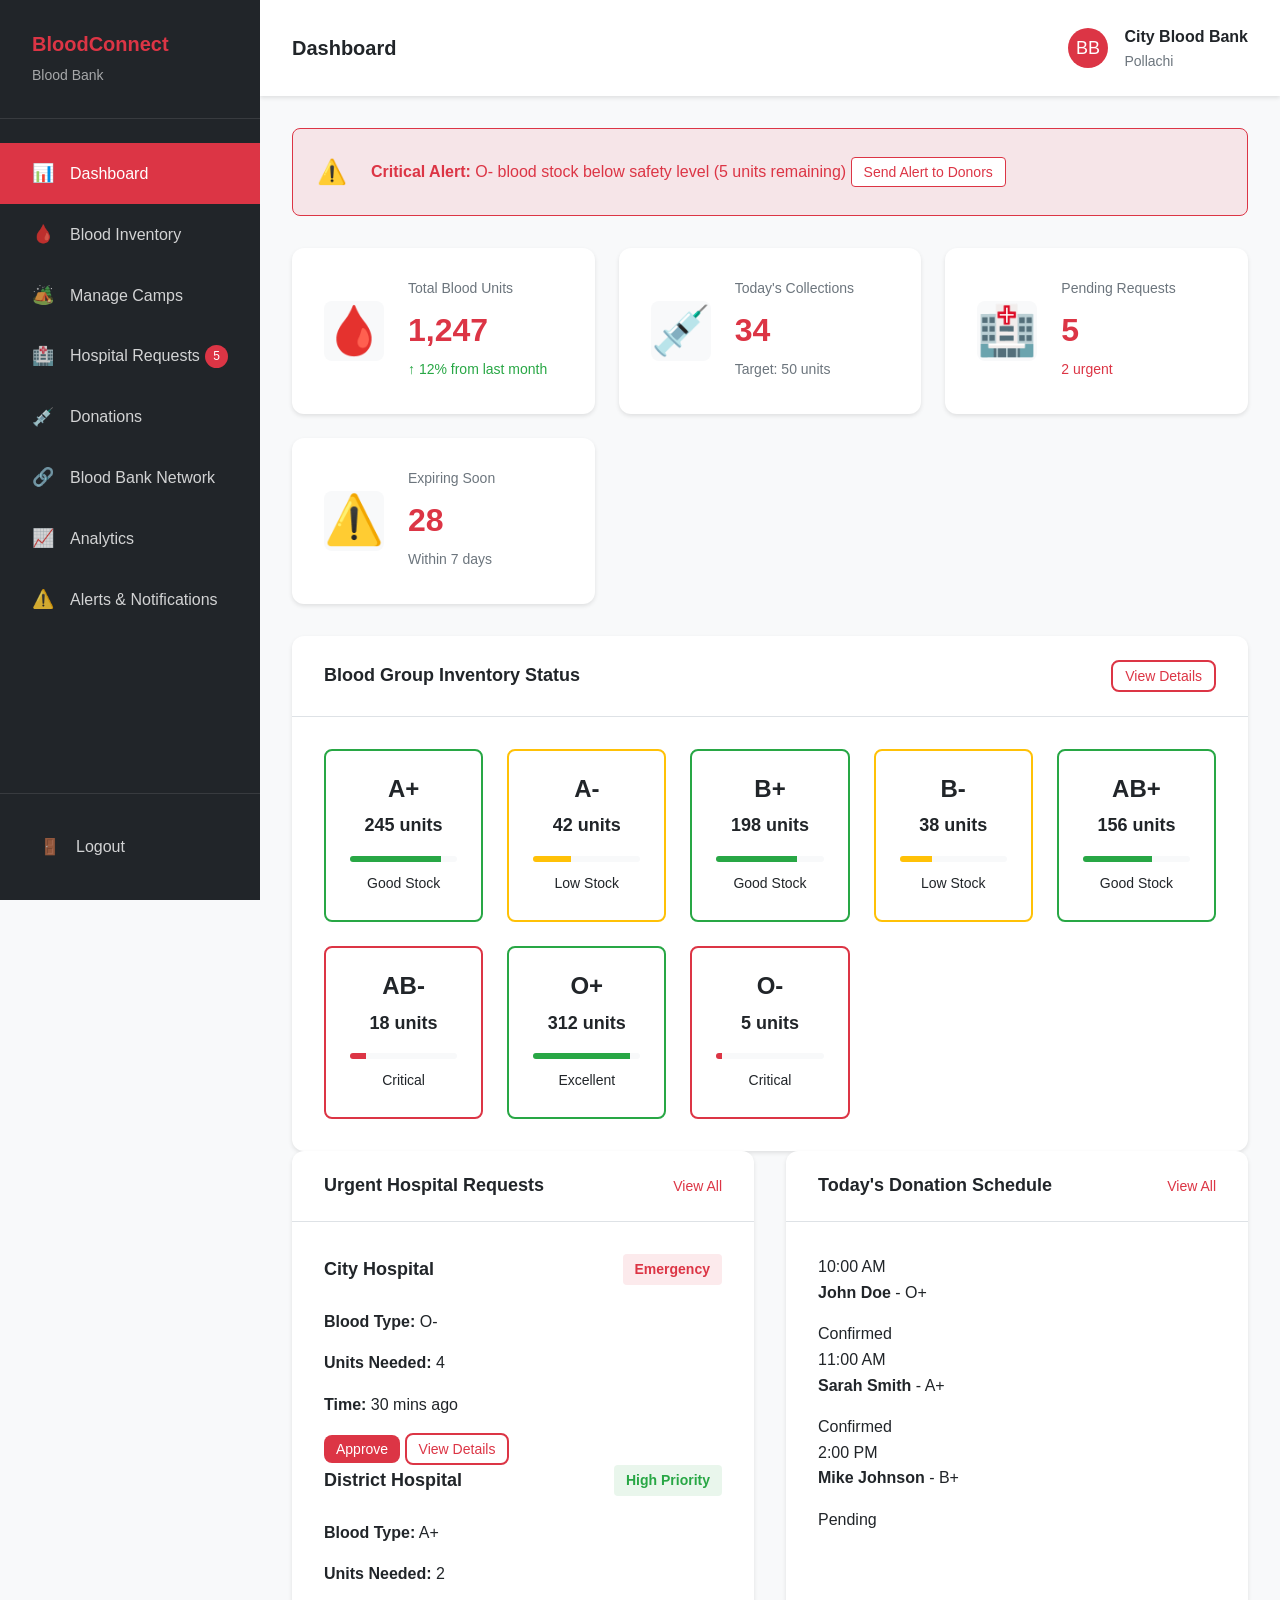
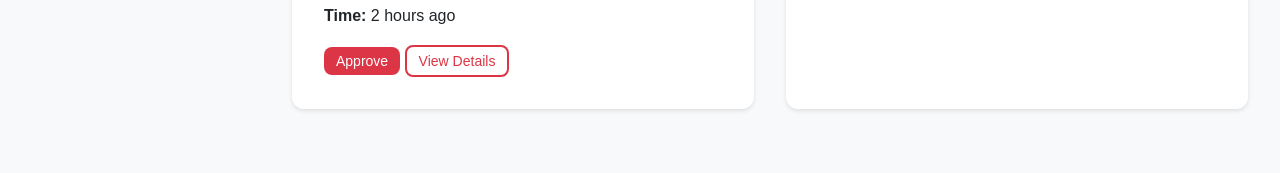
==== frontend/bank-dashboard.html @ f7435cb4 "first commit" ====
<!DOCTYPE html>
<html lang="en">
<head>
    <meta charset="UTF-8">
    <meta name="viewport" content="width=device-width, initial-scale=1.0">
    <title>Blood Bank Dashboard - BloodConnect</title>
    <link rel="stylesheet" href="css/style.css">
    <link rel="stylesheet" href="css/dashboard.css">
</head>
<body>
    <!-- Sidebar -->
    <div class="dashboard-layout">
        <aside class="sidebar">
            <div class="sidebar-header">
                <h2>BloodConnect</h2>
                <span class="user-role">Blood Bank</span>
            </div>
            <nav class="sidebar-nav">
                <a href="#overview" class="nav-item active" data-section="overview">
                    <span class="icon">📊</span>
                    Dashboard
                </a>
                <a href="#inventory" class="nav-item" data-section="inventory">
                    <span class="icon">🩸</span>
                    Blood Inventory
                </a>
                <a href="#camps" class="nav-item" data-section="camps">
                    <span class="icon">🏕️</span>
                    Manage Camps
                </a>
                <a href="#requests" class="nav-item" data-section="requests">
                    <span class="icon">🏥</span>
                    Hospital Requests
                    <span class="badge">5</span>
                </a>
                <a href="#donations" class="nav-item" data-section="donations">
                    <span class="icon">💉</span>
                    Donations
                </a>
                <a href="#network" class="nav-item" data-section="network">
                    <span class="icon">🔗</span>
                    Blood Bank Network
                </a>
                <a href="#analytics" class="nav-item" data-section="analytics">
                    <span class="icon">📈</span>
                    Analytics
                </a>
                <a href="#alerts" class="nav-item" data-section="alerts">
                    <span class="icon">⚠️</span>
                    Alerts & Notifications
                </a>
            </nav>
            <div class="sidebar-footer">
                <a href="index.html" class="logout-btn">
                    <span class="icon">🚪</span>
                    Logout
                </a>
            </div>
        </aside>

        <!-- Main Content -->
        <main class="main-content">
            <!-- Header -->
            <header class="dashboard-header">
                <div class="header-left">
                    <button class="menu-toggle">☰</button>
                    <h1 id="page-title">Dashboard</h1>
                </div>
                <div class="header-right">
                    <div class="user-profile">
                        <img src="images/bank-logo.png" alt="Bank Logo" onerror="this.src='data:image/svg+xml,<svg xmlns=%22http://www.w3.org/2000/svg%22 width=%2240%22 height=%2240%22><rect width=%2240%22 height=%2240%22 fill=%22%23dc3545%22/><text x=%2220%22 y=%2226%22 text-anchor=%22middle%22 fill=%22white%22 font-size=%2218%22 font-family=%22Arial%22>BB</text></svg>'">
                        <div>
                            <span class="user-name">City Blood Bank</span>
                            <span class="user-blood">Pollachi</span>
                        </div>
                    </div>
                </div>
            </header>

            <!-- Overview Section -->
            <section id="overview" class="content-section active">
                <!-- Critical Alerts -->
                <div class="alert-banner critical">
                    <span class="alert-icon">⚠️</span>
                    <div class="alert-content">
                        <strong>Critical Alert:</strong> O- blood stock below safety level (5 units remaining)
                        <button class="btn-sm btn-light">Send Alert to Donors</button>
                    </div>
                </div>

                <div class="stats-grid">
                    <div class="stat-card">
                        <div class="stat-icon">🩸</div>
                        <div class="stat-details">
                            <h3>Total Blood Units</h3>
                            <p class="stat-number">1,247</p>
                            <span class="stat-change positive">↑ 12% from last month</span>
                        </div>
                    </div>
                    <div class="stat-card">
                        <div class="stat-icon">💉</div>
                        <div class="stat-details">
                            <h3>Today's Collections</h3>
                            <p class="stat-number">34</p>
                            <span class="stat-change">Target: 50 units</span>
                        </div>
                    </div>
                    <div class="stat-card">
                        <div class="stat-icon">🏥</div>
                        <div class="stat-details">
                            <h3>Pending Requests</h3>
                            <p class="stat-number">5</p>
                            <span class="stat-change urgent">2 urgent</span>
                        </div>
                    </div>
                    <div class="stat-card">
                        <div class="stat-icon">⚠️</div>
                        <div class="stat-details">
                            <h3>Expiring Soon</h3>
                            <p class="stat-number">28</p>
                            <span class="stat-change">Within 7 days</span>
                        </div>
                    </div>
                </div>

                <!-- Blood Group Stock Overview -->
                <div class="widget">
                    <div class="widget-header">
                        <h3>Blood Group Inventory Status</h3>
                        <button class="btn-secondary btn-sm">View Details</button>
                    </div>
                    <div class="widget-content">
                        <div class="blood-groups-grid">
                            <div class="blood-group-card status-good">
                                <h4>A+</h4>
                                <p class="units">245 units</p>
                                <div class="stock-bar">
                                    <div class="stock-fill" style="width: 85%"></div>
                                </div>
                                <span class="status-label">Good Stock</span>
                            </div>
                            <div class="blood-group-card status-low">
                                <h4>A-</h4>
                                <p class="units">42 units</p>
                                <div class="stock-bar">
                                    <div class="stock-fill" style="width: 35%"></div>
                                </div>
                                <span class="status-label">Low Stock</span>
                            </div>
                            <div class="blood-group-card status-good">
                                <h4>B+</h4>
                                <p class="units">198 units</p>
                                <div class="stock-bar">
                                    <div class="stock-fill" style="width: 75%"></div>
                                </div>
                                <span class="status-label">Good Stock</span>
                            </div>
                            <div class="blood-group-card status-low">
                                <h4>B-</h4>
                                <p class="units">38 units</p>
                                <div class="stock-bar">
                                    <div class="stock-fill" style="width: 30%"></div>
                                </div>
                                <span class="status-label">Low Stock</span>
                            </div>
                            <div class="blood-group-card status-good">
                                <h4>AB+</h4>
                                <p class="units">156 units</p>
                                <div class="stock-bar">
                                    <div class="stock-fill" style="width: 65%"></div>
                                </div>
                                <span class="status-label">Good Stock</span>
                            </div>
                            <div class="blood-group-card status-critical">
                                <h4>AB-</h4>
                                <p class="units">18 units</p>
                                <div class="stock-bar">
                                    <div class="stock-fill" style="width: 15%"></div>
                                </div>
                                <span class="status-label">Critical</span>
                            </div>
                            <div class="blood-group-card status-good">
                                <h4>O+</h4>
                                <p class="units">312 units</p>
                                <div class="stock-bar">
                                    <div class="stock-fill" style="width: 90%"></div>
                                </div>
                                <span class="status-label">Excellent</span>
                            </div>
                            <div class="blood-group-card status-critical">
                                <h4>O-</h4>
                                <p class="units">5 units</p>
                                <div class="stock-bar">
                                    <div class="stock-fill" style="width: 5%"></div>
                                </div>
                                <span class="status-label">Critical</span>
                            </div>
                        </div>
                    </div>
                </div>

                <div class="dashboard-widgets">
                    <!-- Urgent Hospital Requests -->
                    <div class="widget">
                        <div class="widget-header">
                            <h3>Urgent Hospital Requests</h3>
                            <a href="#requests" class="view-all">View All</a>
                        </div>
                        <div class="widget-content">
                            <div class="requests-list">
                                <div class="request-item urgent">
                                    <div class="request-header">
                                        <h4>City Hospital</h4>
                                        <span class="priority-badge emergency">Emergency</span>
                                    </div>
                                    <p><strong>Blood Type:</strong> O-</p>
                                    <p><strong>Units Needed:</strong> 4</p>
                                    <p><strong>Time:</strong> 30 mins ago</p>
                                    <div class="request-actions">
                                        <button class="btn-primary btn-sm">Approve</button>
                                        <button class="btn-secondary btn-sm">View Details</button>
                                    </div>
                                </div>
                                <div class="request-item">
                                    <div class="request-header">
                                        <h4>District Hospital</h4>
                                        <span class="priority-badge high">High Priority</span>
                                    </div>
                                    <p><strong>Blood Type:</strong> A+</p>
                                    <p><strong>Units Needed:</strong> 2</p>
                                    <p><strong>Time:</strong> 2 hours ago</p>
                                    <div class="request-actions">
                                        <button class="btn-primary btn-sm">Approve</button>
                                        <button class="btn-secondary btn-sm">View Details</button>
                                    </div>
                                </div>
                            </div>
                        </div>
                    </div>

                    <!-- Today's Donation Schedule -->
                    <div class="widget">
                        <div class="widget-header">
                            <h3>Today's Donation Schedule</h3>
                            <a href="#donations" class="view-all">View All</a>
                        </div>
                        <div class="widget-content">
                            <div class="schedule-list">
                                <div class="schedule-item">
                                    <span class="time">10:00 AM</span>
                                    <div class="schedule-details">
                                        <p><strong>John Doe</strong> - O+</p>
                                        <span class="status confirmed">Confirmed</span>
                                    </div>
                                </div>
                                <div class="schedule-item">
                                    <span class="time">11:00 AM</span>
                                    <div class="schedule-details">
                                        <p><strong>Sarah Smith</strong> - A+</p>
                                        <span class="status confirmed">Confirmed</span>
                                    </div>
                                </div>
                                <div class="schedule-item">
                                    <span class="time">2:00 PM</span>
                                    <div class="schedule-details">
                                        <p><strong>Mike Johnson</strong> - B+</p>
                                        <span class="status pending">Pending</span>
                                    </div>
                                </div>
                            </div>
                        </div>
                    </div>
                </div>
            </section>

            <!-- Inventory Section -->
            <section id="inventory" class="content-section">
                <div class="inventory-container">
                    <div class="section-header">
                        <h2>Blood Inventory Management</h2>
                        <div class="header-actions">
                            <button class="btn-primary" id="addStockBtn">Add Stock</button>
                            <button class="btn-secondary" id="generateReportBtn">Generate Report</button>
                        </div>
                    </div>

                    <!-- Filters -->
                    <div class="filters-bar">
                        <select class="filter-select">
                            <option value="">All Blood Groups</option>
                            <option value="A+">A+</option>
                            <option value="A-">A-</option>
                            <option value="B+">B+</option>
                            <option value="B-">B-</option>
                            <option value="AB+">AB+</option>
                            <option value="AB-">AB-</option>
                            <option value="O+">O+</option>
                            <option value="O-">O-</option>
                        </select>
                        <select class="filter-select">
                            <option value="">All Status</option>
                            <option value="available">Available</option>
                            <option value="reserved">Reserved</option>
                            <option value="expiring">Expiring Soon</option>
                        </select>
                        <input type="text" placeholder="Search by Bag ID..." class="search-input">
                    </div>

                    <!-- Inventory Table -->
                    <div class="table-container">
                        <table class="data-table">
                            <thead>
                                <tr>
                                    <th>Bag ID</th>
                                    <th>Blood Group</th>
                                    <th>Volume</th>
                                    <th>Collection Date</th>
                                    <th>Expiry Date</th>
                                    <th>Status</th>
                                    <th>QR Code</th>
                                    <th>Actions</th>
                                </tr>
                            </thead>
                            <tbody>
                                <tr>
                                    <td>BB-2026-0001</td>
                                    <td><span class="blood-type">O+</span></td>
                                    <td>450 ml</td>
                                    <td>Feb 01, 2026</td>
                                    <td>Apr 01, 2026</td>
                                    <td><span class="status-badge available">Available</span></td>
                                    <td><button class="btn-link">View QR</button></td>
                                    <td>
                                        <button class="btn-icon" title="Edit">✏️</button>
                                        <button class="btn-icon" title="Reserve">📌</button>
                                    </td>
                                </tr>
                                <tr>
                                    <td>BB-2026-0002</td>
                                    <td><span class="blood-type">A-</span></td>
                                    <td>450 ml</td>
                                    <td>Jan 28, 2026</td>
                                    <td>Feb 10, 2026</td>
                                    <td><span class="status-badge expiring">Expiring Soon</span></td>
                                    <td><button class="btn-link">View QR</button></td>
                                    <td>
                                        <button class="btn-icon" title="Edit">✏️</button>
                                        <button class="btn-icon" title="Reserve">📌</button>
                                    </td>
                                </tr>
                                <tr>
                                    <td>BB-2026-0003</td>
                                    <td><span class="blood-type">B+</span></td>
                                    <td>450 ml</td>
                                    <td>Feb 03, 2026</td>
                                    <td>Apr 03, 2026</td>
                                    <td><span class="status-badge reserved">Reserved</span></td>
                                    <td><button class="btn-link">View QR</button></td>
                                    <td>
                                        <button class="btn-icon" title="Edit">✏️</button>
                                        <button class="btn-icon" title="Unreserve">❌</button>
                                    </td>
                                </tr>
                            </tbody>
                        </table>
                    </div>
                </div>
            </section>

            <!-- Camps Section -->
            <section id="camps" class="content-section">
                <div class="camps-management-container">
                    <div class="section-header">
                        <h2>Manage Donation Camps</h2>
                        <button class="btn-primary" id="createCampBtn">Create New Camp</button>
                    </div>

                    <!-- Active Camps -->
                    <div class="camps-section">
                        <h3>Active Camps</h3>
                        <div class="camps-grid">
                            <div class="camp-management-card">
                                <div class="camp-card-header">
                                    <h4>City Hospital Blood Donation Camp</h4>
                                    <span class="camp-badge active">Active</span>
                                </div>
                                <div class="camp-card-body">
                                    <p><strong>Date:</strong> February 15, 2026</p>
                                    <p><strong>Time:</strong> 9:00 AM - 5:00 PM</p>
                                    <p><strong>Location:</strong> City Hospital, Main Road</p>
                                    <p><strong>Total Slots:</strong> 50</p>
                                    <p><strong>Booked:</strong> 5 | <strong>Available:</strong> 45</p>
                                    <p><strong>Collections:</strong> 0 units</p>
                                </div>
                                <div class="camp-card-footer">
                                    <button class="btn-secondary btn-sm">Manage Slots</button>
                                    <button class="btn-secondary btn-sm">Edit Camp</button>
                                    <button class="btn-danger btn-sm">Cancel Camp</button>
                                </div>
                            </div>

                            <div class="camp-management-card">
                                <div class="camp-card-header">
                                    <h4>Community Blood Drive</h4>
                                    <span class="camp-badge active">Active</span>
                                </div>
                                <div class="camp-card-body">
                                    <p><strong>Date:</strong> February 20, 2026</p>
                                    <p><strong>Time:</strong> 10:00 AM - 4:00 PM</p>
                                    <p><strong>Location:</strong> Community Center</p>
                                    <p><strong>Total Slots:</strong> 40</p>
                                    <p><strong>Booked:</strong> 10 | <strong>Available:</strong> 30</p>
                                    <p><strong>Collections:</strong> 0 units</p>
                                </div>
                                <div class="camp-card-footer">
                                    <button class="btn-secondary btn-sm">Manage Slots</button>
                                    <button class="btn-secondary btn-sm">Edit Camp</button>
                                    <button class="btn-danger btn-sm">Cancel Camp</button>
                                </div>
                            </div>
                        </div>
                    </div>

                    <!-- Create Camp Form (Hidden by default) -->
                    <div id="createCampForm" class="modal" style="display: none;">
                        <div class="modal-content">
                            <div class="modal-header">
                                <h3>Create New Donation Camp</h3>
                                <button class="modal-close">&times;</button>
                            </div>
                            <form class="camp-form">
                                <div class="form-group">
                                    <label>Camp Name *</label>
                                    <input type="text" required>
                                </div>
                                <div class="form-row">
                                    <div class="form-group">
                                        <label>Date *</label>
                                        <input type="date" required>
                                    </div>
                                    <div class="form-group">
                                        <label>Start Time *</label>
                                        <input type="time" required>
                                    </div>
                                    <div class="form-group">
                                        <label>End Time *</label>
                                        <input type="time" required>
                                    </div>
                                </div>
                                <div class="form-group">
                                    <label>Location *</label>
                                    <input type="text" required>
                                </div>
                                <div class="form-row">
                                    <div class="form-group">
                                        <label>Total Slots *</label>
                                        <input type="number" min="1" required>
                                    </div>
                                    <div class="form-group">
                                        <label>Slot Duration (minutes) *</label>
                                        <input type="number" min="15" value="30" required>
                                    </div>
                                </div>
                                <div class="form-group">
                                    <label>Description</label>
                                    <textarea rows="3"></textarea>
                                </div>
                                <div class="form-actions">
                                    <button type="submit" class="btn-primary">Create Camp</button>
                                    <button type="button" class="btn-secondary modal-close">Cancel</button>
                                </div>
                            </form>
                        </div>
                    </div>
                </div>
            </section>

            <!-- Hospital Requests Section -->
            <section id="requests" class="content-section">
                <div class="requests-container">
                    <h2>Hospital Blood Requests</h2>
                    <div class="requests-tabs">
                        <button class="tab-btn active" data-tab="pending">Pending (5)</button>
                        <button class="tab-btn" data-tab="approved">Approved</button>
                        <button class="tab-btn" data-tab="completed">Completed</button>
                        <button class="tab-btn" data-tab="rejected">Rejected</button>
                    </div>

                    <div class="tab-content active" id="pending">
                        <div class="requests-list">
                            <div class="request-card emergency">
                                <div class="request-header">
                                    <div>
                                        <h4>City Hospital</h4>
                                        <span class="request-id">REQ-2026-001</span>
                                    </div>
                                    <span class="priority-badge emergency">Emergency</span>
                                </div>
                                <div class="request-body">
                                    <div class="request-details">
                                        <p><strong>Blood Type:</strong> O-</p>
                                        <p><strong>Units Required:</strong> 4</p>
                                        <p><strong>Purpose:</strong> Emergency Surgery</p>
                                        <p><strong>Patient ID:</strong> PT-12345</p>
                                        <p><strong>Requested:</strong> 30 minutes ago</p>
                                        <p><strong>Required By:</strong> Immediately</p>
                                    </div>
                                    <div class="stock-check">
                                        <p><strong>Available Stock:</strong> <span class="stock-low">5 units</span></p>
                                        <p class="warning">⚠️ Limited stock available</p>
                                    </div>
                                </div>
                                <div class="request-actions">
                                    <button class="btn-primary">Approve Request</button>
                                    <button class="btn-secondary">Contact Hospital</button>
                                    <button class="btn-secondary">Find from Network</button>
                                    <button class="btn-danger">Reject</button>
                                </div>
                            </div>

                            <div class="request-card high">
                                <div class="request-header">
                                    <div>
                                        <h4>District Hospital</h4>
                                        <span class="request-id">REQ-2026-002</span>
                                    </div>
                                    <span class="priority-badge high">High Priority</span>
                                </div>
                                <div class="request-body">
                                    <div class="request-details">
                                        <p><strong>Blood Type:</strong> A+</p>
                                        <p><strong>Units Required:</strong> 2</p>
                                        <p><strong>Purpose:</strong> Scheduled Surgery</p>
                                        <p><strong>Patient ID:</strong> PT-67890</p>
                                        <p><strong>Requested:</strong> 2 hours ago</p>
                                        <p><strong>Required By:</strong> Feb 10, 2026</p>
                                    </div>
                                    <div class="stock-check">
                                        <p><strong>Available Stock:</strong> <span class="stock-good">245 units</span></p>
                                    </div>
                                </div>
                                <div class="request-actions">
                                    <button class="btn-primary">Approve Request</button>
                                    <button class="btn-secondary">Contact Hospital</button>
                                    <button class="btn-danger">Reject</button>
                                </div>
                            </div>
                        </div>
                    </div>
                </div>
            </section>

            <!-- Donations Section -->
            <section id="donations" class="content-section">
                <div class="donations-container">
                    <h2>Donation Records</h2>
                    <div class="filters-bar">
                        <input type="date" class="filter-input">
                        <select class="filter-select">
                            <option>All Blood Groups</option>
                        </select>
                        <input type="text" placeholder="Search donor..." class="search-input">
                    </div>
                    <div class="table-container">
                        <table class="data-table">
                            <thead>
                                <tr>
                                    <th>Date</th>
                                    <th>Donor Name</th>
                                    <th>Blood Group</th>
                                    <th>Volume</th>
                                    <th>Bag ID</th>
                                    <th>Camp/Walk-in</th>
                                    <th>Certificate</th>
                                </tr>
                            </thead>
                            <tbody>
                                <tr>
                                    <td>Feb 05, 2026</td>
                                    <td>John Doe</td>
                                    <td>O+</td>
                                    <td>450 ml</td>
                                    <td>BB-2026-0125</td>
                                    <td>Walk-in</td>
                                    <td><button class="btn-link">Generate</button></td>
                                </tr>
                            </tbody>
                        </table>
                    </div>
                </div>
            </section>

            <!-- Blood Bank Network Section -->
            <section id="network" class="content-section">
                <div class="network-container">
                    <h2>Blood Bank Network</h2>
                    <p class="subtitle">Connect with other blood banks for emergency stock sharing</p>
                    
                    <div class="network-grid">
                        <div class="network-card connected">
                            <div class="network-header">
                                <h4>District Blood Bank</h4>
                                <span class="connection-badge">Connected</span>
                            </div>
                            <div class="network-body">
                                <p><strong>Location:</strong> Coimbatore</p>
                                <p><strong>Distance:</strong> 45 km</p>
                                <p><strong>Contact:</strong> +91 98765-43210</p>
                                <div class="stock-summary">
                                    <span>O+: 150</span>
                                    <span>O-: 25</span>
                                    <span>A+: 120</span>
                                    <span>B+: 95</span>
                                </div>
                            </div>
                            <div class="network-actions">
                                <button class="btn-secondary btn-sm">Request Blood</button>
                                <button class="btn-secondary btn-sm">View Full Stock</button>
                            </div>
                        </div>
                    </div>
                </div>
            </section>

            <!-- Analytics Section -->
            <section id="analytics" class="content-section">
                <div class="analytics-container">
                    <h2>Analytics & Reports</h2>
                    <div class="charts-grid">
                        <div class="chart-card">
                            <h3>Monthly Collection Trend</h3>
                            <div class="chart-placeholder">
                                📊 Chart showing monthly collections
                            </div>
                        </div>
                        <div class="chart-card">
                            <h3>Blood Group Distribution</h3>
                            <div class="chart-placeholder">
                                📊 Pie chart showing distribution
                            </div>
                        </div>
                    </div>
                </div>
            </section>

            <!-- Alerts Section -->
            <section id="alerts" class="content-section">
                <div class="alerts-container">
                    <h2>Alerts & Notifications</h2>
                    <div class="alerts-list">
                        <div class="alert-card critical">
                            <span class="alert-icon">🚨</span>
                            <div class="alert-content">
                                <h4>Critical Stock Level - O-</h4>
                                <p>O- blood stock has fallen to 5 units (minimum threshold: 20 units)</p>
                                <span class="alert-time">5 minutes ago</span>
                                <button class="btn-primary btn-sm">Alert Donors</button>
                            </div>
                        </div>
                        <div class="alert-card warning">
                            <span class="alert-icon">⚠️</span>
                            <div class="alert-content">
                                <h4>Units Expiring Soon</h4>
                                <p>28 units are expiring within the next 7 days</p>
                                <span class="alert-time">1 hour ago</span>
                                <button class="btn-secondary btn-sm">View List</button>
                            </div>
                        </div>
                    </div>
                </div>
            </section>
        </main>
    </div>

    <script src="js/dashboard-common.js"></script>
    <script src="js/bank-dashboard.js"></script>
</body>
</html>
---- frontend/css/style.css ----
/* ===========================
   GLOBAL STYLES & RESET
   =========================== */
* {
    margin: 0;
    padding: 0;
    box-sizing: border-box;
}

:root {
    /* Primary Colors */
    --primary-color: #dc3545;
    --primary-dark: #c82333;
    --primary-light: #e4606d;
    
    /* Secondary Colors */
    --secondary-color: #6c757d;
    --secondary-dark: #5a6268;
    --secondary-light: #868e96;
    
    /* Success, Warning, Danger */
    --success-color: #28a745;
    --warning-color: #ffc107;
    --danger-color: #dc3545;
    --info-color: #17a2b8;
    
    /* Neutral Colors */
    --white: #ffffff;
    --light-gray: #f8f9fa;
    --gray: #dee2e6;
    --dark-gray: #495057;
    --black: #212529;
    
    /* Background Colors */
    --bg-primary: #ffffff;
    --bg-secondary: #f8f9fa;
    --bg-dark: #212529;
    
    /* Text Colors */
    --text-primary: #212529;
    --text-secondary: #6c757d;
    --text-light: #ffffff;
    
    /* Border */
    --border-color: #dee2e6;
    --border-radius: 8px;
    --border-radius-sm: 4px;
    --border-radius-lg: 12px;
    
    /* Shadow */
    --shadow-sm: 0 2px 4px rgba(0,0,0,0.1);
    --shadow-md: 0 4px 6px rgba(0,0,0,0.1);
    --shadow-lg: 0 10px 15px rgba(0,0,0,0.1);
    
    /* Spacing */
    --spacing-xs: 0.5rem;
    --spacing-sm: 1rem;
    --spacing-md: 1.5rem;
    --spacing-lg: 2rem;
    --spacing-xl: 3rem;
    
    /* Font */
    --font-family: -apple-system, BlinkMacSystemFont, 'Segoe UI', Roboto, 'Helvetica Neue', Arial, sans-serif;
    --font-size-sm: 0.875rem;
    --font-size-base: 1rem;
    --font-size-lg: 1.125rem;
    --font-size-xl: 1.25rem;
    --font-size-2xl: 1.5rem;
    --font-size-3xl: 2rem;
}

body {
    font-family: var(--font-family);
    font-size: var(--font-size-base);
    line-height: 1.6;
    color: var(--text-primary);
    background-color: var(--bg-secondary);
}

.container {
    max-width: 1200px;
    margin: 0 auto;
    padding: 0 var(--spacing-md);
}

/* ===========================
   TYPOGRAPHY
   =========================== */
h1, h2, h3, h4, h5, h6 {
    margin-bottom: var(--spacing-sm);
    font-weight: 600;
    line-height: 1.2;
}

h1 { font-size: var(--font-size-3xl); }
h2 { font-size: var(--font-size-2xl); }
h3 { font-size: var(--font-size-xl); }
h4 { font-size: var(--font-size-lg); }
h5 { font-size: var(--font-size-base); }
h6 { font-size: var(--font-size-sm); }

p {
    margin-bottom: var(--spacing-sm);
}

a {
    color: var(--primary-color);
    text-decoration: none;
    transition: color 0.3s ease;
}

a:hover {
    color: var(--primary-dark);
}

/* ===========================
   NAVIGATION BAR
   =========================== */
.navbar {
    background-color: var(--white);
    box-shadow: var(--shadow-sm);
    position: sticky;
    top: 0;
    z-index: 1000;
    padding: var(--spacing-sm) 0;
}

.navbar .container {
    display: flex;
    justify-content: space-between;
    align-items: center;
}

.nav-brand {
    display: flex;
    align-items: center;
    gap: var(--spacing-sm);
}

.nav-brand h1 {
    font-size: var(--font-size-xl);
    color: var(--primary-color);
    margin: 0;
}

.nav-brand a {
    color: var(--primary-color);
}

.logo {
    height: 40px;
    width: auto;
}

.nav-menu {
    display: flex;
    list-style: none;
    gap: var(--spacing-lg);
    align-items: center;
}

.nav-menu li a {
    color: var(--text-primary);
    font-weight: 500;
    padding: var(--spacing-xs) var(--spacing-sm);
    border-radius: var(--border-radius-sm);
    transition: background-color 0.3s ease;
}

.nav-menu li a:hover {
    background-color: var(--light-gray);
}

.hamburger {
    display: none;
    flex-direction: column;
    cursor: pointer;
    gap: 4px;
}

.hamburger span {
    width: 25px;
    height: 3px;
    background-color: var(--text-primary);
    transition: all 0.3s ease;
}

/* ===========================
   BUTTONS
   =========================== */
.btn-primary, .btn-secondary, .btn-danger, .btn-success {
    display: inline-block;
    padding: 0.625rem 1.25rem;
    border: none;
    border-radius: var(--border-radius);
    font-size: var(--font-size-base);
    font-weight: 500;
    cursor: pointer;
    transition: all 0.3s ease;
    text-align: center;
}

.btn-primary {
    background-color: var(--primary-color);
    color: var(--white);
}

.btn-primary:hover {
    background-color: var(--primary-dark);
    color: var(--white);
    transform: translateY(-2px);
    box-shadow: var(--shadow-md);
}

.btn-secondary {
    background-color: var(--white);
    color: var(--primary-color);
    border: 2px solid var(--primary-color);
}

.btn-secondary:hover {
    background-color: var(--primary-color);
    color: var(--white);
}

.btn-danger {
    background-color: var(--danger-color);
    color: var(--white);
}

.btn-danger:hover {
    background-color: #bd2130;
}

.btn-success {
    background-color: var(--success-color);
    color: var(--white);
}

.btn-block {
    display: block;
    width: 100%;
}

.btn-sm {
    padding: 0.375rem 0.75rem;
    font-size: var(--font-size-sm);
}

.btn-link {
    background: none;
    border: none;
    color: var(--primary-color);
    cursor: pointer;
    font-size: var(--font-size-sm);
    text-decoration: underline;
}

.btn-icon {
    background: none;
    border: none;
    font-size: var(--font-size-lg);
    cursor: pointer;
    padding: var(--spacing-xs);
}

/* ===========================
   HERO SECTION
   =========================== */
.hero {
    padding: var(--spacing-xl) 0;
    background: linear-gradient(135deg, var(--primary-light) 0%, var(--primary-color) 100%);
    color: var(--white);
}

.hero .container {
    display: flex;
    align-items: center;
    gap: var(--spacing-xl);
}

.hero-content {
    flex: 1;
}

.hero-title {
    font-size: 3rem;
    margin-bottom: var(--spacing-md);
}

.hero-subtitle {
    font-size: var(--font-size-xl);
    margin-bottom: var(--spacing-lg);
    opacity: 0.9;
}

.hero-buttons {
    display: flex;
    gap: var(--spacing-md);
}

.hero-image {
    flex: 1;
    display: flex;
    justify-content: center;
}

.blood-drop-animation {
    width: 200px;
    height: 200px;
    display: flex;
    align-items: center;
    justify-content: center;
}

.drop {
    width: 150px;
    height: 150px;
    background-color: rgba(255, 255, 255, 0.3);
    border-radius: 50% 50% 50% 0;
    transform: rotate(-45deg);
    animation: pulse 2s infinite;
}

@keyframes pulse {
    0%, 100% { transform: rotate(-45deg) scale(1); }
    50% { transform: rotate(-45deg) scale(1.1); }
}

/* ===========================
   STATS SECTION
   =========================== */
.stats {
    padding: var(--spacing-xl) 0;
    background-color: var(--white);
}

.stats .container {
    display: grid;
    grid-template-columns: repeat(auto-fit, minmax(200px, 1fr));
    gap: var(--spacing-lg);
}

.stat-item {
    text-align: center;
}

.stat-number {
    font-size: var(--font-size-3xl);
    color: var(--primary-color);
    font-weight: 700;
    margin-bottom: var(--spacing-xs);
}

.stat-item p {
    color: var(--text-secondary);
    margin: 0;
}

/* ===========================
   SECTIONS
   =========================== */
.about, .features, .roles, .contact {
    padding: var(--spacing-xl) 0;
}

.section-title {
    text-align: center;
    font-size: var(--font-size-3xl);
    margin-bottom: var(--spacing-md);
    color: var(--primary-color);
}

.section-subtitle {
    text-align: center;
    color: var(--text-secondary);
    margin-bottom: var(--spacing-xl);
}

/* ===========================
   FEATURES GRID
   =========================== */
.features-grid {
    display: grid;
    grid-template-columns: repeat(auto-fit, minmax(300px, 1fr));
    gap: var(--spacing-lg);
}

.feature-card {
    background-color: var(--white);
    padding: var(--spacing-lg);
    border-radius: var(--border-radius-lg);
    box-shadow: var(--shadow-sm);
    text-align: center;
    transition: transform 0.3s ease, box-shadow 0.3s ease;
}

.feature-card:hover {
    transform: translateY(-5px);
    box-shadow: var(--shadow-lg);
}

.feature-icon {
    font-size: 3rem;
    margin-bottom: var(--spacing-md);
}

.feature-card h3 {
    color: var(--primary-color);
    margin-bottom: var(--spacing-sm);
}

/* ===========================
   ROLE CARDS
   =========================== */
.roles-grid {
    display: grid;
    grid-template-columns: repeat(auto-fit, minmax(300px, 1fr));
    gap: var(--spacing-lg);
}

.role-card {
    background-color: var(--white);
    padding: var(--spacing-xl);
    border-radius: var(--border-radius-lg);
    box-shadow: var(--shadow-md);
    text-align: center;
}

.role-icon {
    font-size: 4rem;
    margin-bottom: var(--spacing-md);
}

.role-card h3 {
    color: var(--primary-color);
    margin-bottom: var(--spacing-sm);
}

.role-card p {
    color: var(--text-secondary);
    margin-bottom: var(--spacing-lg);
}

/* ===========================
   FORMS
   =========================== */
.form-group {
    margin-bottom: var(--spacing-md);
}

.form-group label {
    display: block;
    margin-bottom: var(--spacing-xs);
    font-weight: 500;
    color: var(--text-primary);
}

.form-group input,
.form-group select,
.form-group textarea {
    width: 100%;
    padding: 0.625rem;
    border: 1px solid var(--border-color);
    border-radius: var(--border-radius-sm);
    font-size: var(--font-size-base);
    font-family: var(--font-family);
    transition: border-color 0.3s ease;
}

.form-group input:focus,
.form-group select:focus,
.form-group textarea:focus {
    outline: none;
    border-color: var(--primary-color);
    box-shadow: 0 0 0 3px rgba(220, 53, 69, 0.1);
}

.form-row {
    display: grid;
    grid-template-columns: repeat(auto-fit, minmax(200px, 1fr));
    gap: var(--spacing-md);
}

.checkbox-label {
    display: flex;
    align-items: center;
    gap: var(--spacing-xs);
    cursor: pointer;
}

.checkbox-label input[type="checkbox"] {
    width: auto;
}

.radio-group, .checkbox-group {
    display: flex;
    flex-direction: column;
    gap: var(--spacing-xs);
}

.radio-group label, .checkbox-group label {
    display: flex;
    align-items: center;
    gap: var(--spacing-xs);
    cursor: pointer;
}

/* ===========================
   REGISTRATION/LOGIN SECTIONS
   =========================== */
.registration-section, .login-section {
    padding: var(--spacing-xl) 0;
    min-height: calc(100vh - 80px);
    display: flex;
    align-items: center;
}

.registration-container, .login-container {
    max-width: 800px;
    margin: 0 auto;
    background-color: var(--white);
    padding: var(--spacing-xl);
    border-radius: var(--border-radius-lg);
    box-shadow: var(--shadow-lg);
}

.registration-container h2, .login-container h2 {
    text-align: center;
    color: var(--primary-color);
    margin-bottom: var(--spacing-xs);
}

.subtitle {
    text-align: center;
    color: var(--text-secondary);
    margin-bottom: var(--spacing-lg);
}

/* ===========================
   ROLE SELECTOR
   =========================== */
.role-selector {
    display: flex;
    gap: var(--spacing-md);
    margin-bottom: var(--spacing-xl);
}

.role-btn {
    flex: 1;
    padding: var(--spacing-md);
    border: 2px solid var(--border-color);
    background-color: var(--white);
    border-radius: var(--border-radius);
    cursor: pointer;
    transition: all 0.3s ease;
    display: flex;
    flex-direction: column;
    align-items: center;
    gap: var(--spacing-xs);
}

.role-btn:hover {
    border-color: var(--primary-color);
    transform: translateY(-2px);
}

.role-btn.active {
    border-color: var(--primary-color);
    background-color: var(--primary-light);
    color: var(--white);
}

.role-icon {
    font-size: 2rem;
}

/* ===========================
   REGISTRATION FORMS
   =========================== */
.registration-form {
    display: none;
}

.registration-form.active {
    display: block;
}

.form-section {
    margin-bottom: var(--spacing-xl);
    padding-bottom: var(--spacing-lg);
    border-bottom: 1px solid var(--border-color);
}

.form-section:last-child {
    border-bottom: none;
}

.form-section h3 {
    color: var(--primary-color);
    margin-bottom: var(--spacing-md);
}

.form-actions {
    display: flex;
    gap: var(--spacing-md);
    margin-top: var(--spacing-lg);
}

.login-link, .register-link {
    text-align: center;
    margin-top: var(--spacing-lg);
}

.form-options {
    display: flex;
    justify-content: space-between;
    align-items: center;
    margin-bottom: var(--spacing-md);
}

.forgot-password {
    color: var(--primary-color);
    font-size: var(--font-size-sm);
}

/* ===========================
   CONTACT SECTION
   =========================== */
.contact-content {
    display: grid;
    grid-template-columns: 1fr 1fr;
    gap: var(--spacing-xl);
}

.contact-info {
    display: flex;
    flex-direction: column;
    gap: var(--spacing-lg);
}

.contact-item {
    display: flex;
    gap: var(--spacing-md);
    align-items: flex-start;
}

.contact-icon {
    font-size: var(--font-size-2xl);
}

.contact-form {
    display: flex;
    flex-direction: column;
    gap: var(--spacing-md);
}

/* ===========================
   FOOTER
   =========================== */
.footer {
    background-color: var(--bg-dark);
    color: var(--text-light);
    padding: var(--spacing-xl) 0 var(--spacing-md);
}

.footer-content {
    display: grid;
    grid-template-columns: repeat(auto-fit, minmax(200px, 1fr));
    gap: var(--spacing-lg);
    margin-bottom: var(--spacing-lg);
}

.footer-section h3, .footer-section h4 {
    margin-bottom: var(--spacing-md);
}

.footer-section ul {
    list-style: none;
}

.footer-section ul li {
    margin-bottom: var(--spacing-xs);
}

.footer-section a {
    color: var(--text-light);
    opacity: 0.8;
}

.footer-section a:hover {
    opacity: 1;
}

.social-links {
    display: flex;
    gap: var(--spacing-md);
}

.footer-bottom {
    text-align: center;
    padding-top: var(--spacing-md);
    border-top: 1px solid rgba(255, 255, 255, 0.1);
}

/* ===========================
   ABOUT SECTION
   =========================== */
.about-content {
    display: grid;
    grid-template-columns: 1fr 1fr;
    gap: var(--spacing-xl);
    align-items: center;
}

.placeholder-image {
    font-size: 10rem;
    text-align: center;
}

/* ===========================
   UTILITY CLASSES
   =========================== */
.text-center { text-align: center; }
.text-left { text-align: left; }
.text-right { text-align: right; }

.mt-1 { margin-top: var(--spacing-xs); }
.mt-2 { margin-top: var(--spacing-sm); }
.mt-3 { margin-top: var(--spacing-md); }
.mt-4 { margin-top: var(--spacing-lg); }

.mb-1 { margin-bottom: var(--spacing-xs); }
.mb-2 { margin-bottom: var(--spacing-sm); }
.mb-3 { margin-bottom: var(--spacing-md); }
.mb-4 { margin-bottom: var(--spacing-lg); }

/* ===========================
   RESPONSIVE DESIGN
   =========================== */
@media (max-width: 768px) {
    .nav-menu {
        display: none;
    }
    
    .hamburger {
        display: flex;
    }
    
    .hero .container {
        flex-direction: column;
        text-align: center;
    }
    
    .hero-title {
        font-size: 2rem;
    }
    
    .hero-buttons {
        justify-content: center;
    }
    
    .features-grid,
    .roles-grid {
        grid-template-columns: 1fr;
    }
    
    .contact-content,
    .about-content {
        grid-template-columns: 1fr;
    }
    
    .role-selector {
        flex-direction: column;
    }
    
    .form-row {
        grid-template-columns: 1fr;
    }
}

@media (max-width: 480px) {
    .container {
        padding: 0 var(--spacing-sm);
    }
    
    .registration-container,
    .login-container {
        padding: var(--spacing-md);
    }
}
---- frontend/css/dashboard.css ----
/* ===========================
   DASHBOARD LAYOUT
   =========================== */
.dashboard-layout {
    display: flex;
    min-height: 100vh;
    background-color: var(--bg-secondary);
}

/* ===========================
   SIDEBAR
   =========================== */
.sidebar {
    width: 260px;
    background-color: var(--bg-dark);
    color: var(--text-light);
    display: flex;
    flex-direction: column;
    position: fixed;
    height: 100vh;
    overflow-y: auto;
    transition: transform 0.3s ease;
    z-index: 100;
}

.sidebar-header {
    padding: var(--spacing-lg);
    border-bottom: 1px solid rgba(255, 255, 255, 0.1);
}

.sidebar-header h2 {
    margin: 0;
    font-size: var(--font-size-xl);
    color: var(--primary-color);
}

.user-role {
    display: block;
    font-size: var(--font-size-sm);
    color: rgba(255, 255, 255, 0.6);
    margin-top: var(--spacing-xs);
}

.sidebar-nav {
    flex: 1;
    padding: var(--spacing-md) 0;
}

.nav-item {
    display: flex;
    align-items: center;
    gap: var(--spacing-sm);
    padding: var(--spacing-sm) var(--spacing-lg);
    color: rgba(255, 255, 255, 0.8);
    transition: all 0.3s ease;
    position: relative;
}

.nav-item:hover {
    background-color: rgba(255, 255, 255, 0.1);
    color: var(--white);
}

.nav-item.active {
    background-color: var(--primary-color);
    color: var(--white);
}

.nav-item .icon {
    font-size: var(--font-size-lg);
}

.nav-item .badge {
    position: absolute;
    right: var(--spacing-lg);
    background-color: var(--danger-color);
    color: var(--white);
    padding: 2px 8px;
    border-radius: 12px;
    font-size: 0.75rem;
}

.sidebar-footer {
    padding: var(--spacing-md);
    border-top: 1px solid rgba(255, 255, 255, 0.1);
}

.logout-btn {
    display: flex;
    align-items: center;
    gap: var(--spacing-sm);
    padding: var(--spacing-sm);
    color: rgba(255, 255, 255, 0.8);
    width: 100%;
    border-radius: var(--border-radius-sm);
}

.logout-btn:hover {
    background-color: rgba(255, 255, 255, 0.1);
    color: var(--white);
}

/* ===========================
   MAIN CONTENT
   =========================== */
.main-content {
    flex: 1;
    margin-left: 260px;
    transition: margin-left 0.3s ease;
}

.dashboard-header {
    background-color: var(--white);
    padding: var(--spacing-md) var(--spacing-lg);
    box-shadow: var(--shadow-sm);
    display: flex;
    justify-content: space-between;
    align-items: center;
    position: sticky;
    top: 0;
    z-index: 50;
}

.header-left {
    display: flex;
    align-items: center;
    gap: var(--spacing-md);
}

.menu-toggle {
    display: none;
    background: none;
    border: none;
    font-size: var(--font-size-2xl);
    cursor: pointer;
    color: var(--text-primary);
}

.dashboard-header h1 {
    margin: 0;
    font-size: var(--font-size-xl);
}

.header-right {
    display: flex;
    align-items: center;
    gap: var(--spacing-md);
}

.user-profile {
    display: flex;
    align-items: center;
    gap: var(--spacing-sm);
}

.user-profile img {
    width: 40px;
    height: 40px;
    border-radius: 50%;
    object-fit: cover;
}

.user-name {
    font-weight: 600;
    display: block;
}

.user-blood {
    font-size: var(--font-size-sm);
    color: var(--text-secondary);
    display: block;
}

/* ===========================
   CONTENT SECTIONS
   =========================== */
.content-section {
    display: none;
    padding: var(--spacing-lg);
    animation: fadeIn 0.3s ease;
}

.content-section.active {
    display: block;
}

@keyframes fadeIn {
    from { opacity: 0; transform: translateY(10px); }
    to { opacity: 1; transform: translateY(0); }
}

/* ===========================
   STATS GRID
   =========================== */
.stats-grid {
    display: grid;
    grid-template-columns: repeat(auto-fit, minmax(240px, 1fr));
    gap: var(--spacing-md);
    margin-bottom: var(--spacing-lg);
}

.stat-card {
    background-color: var(--white);
    padding: var(--spacing-lg);
    border-radius: var(--border-radius-lg);
    box-shadow: var(--shadow-sm);
    display: flex;
    align-items: center;
    gap: var(--spacing-md);
}

.stat-icon {
    font-size: 3rem;
    width: 60px;
    height: 60px;
    display: flex;
    align-items: center;
    justify-content: center;
    background-color: var(--light-gray);
    border-radius: var(--border-radius);
}

.stat-details h3 {
    font-size: var(--font-size-sm);
    color: var(--text-secondary);
    margin-bottom: var(--spacing-xs);
    font-weight: 500;
}

.stat-number {
    font-size: var(--font-size-3xl);
    font-weight: 700;
    color: var(--primary-color);
    margin: 0;
}

.stat-change {
    font-size: var(--font-size-sm);
    color: var(--text-secondary);
}

.stat-change.positive {
    color: var(--success-color);
}

.stat-change.urgent {
    color: var(--danger-color);
}

/* ===========================
   WIDGETS
   =========================== */
.dashboard-widgets {
    display: grid;
    grid-template-columns: repeat(auto-fit, minmax(400px, 1fr));
    gap: var(--spacing-lg);
    margin-bottom: var(--spacing-lg);
}

.widget {
    background-color: var(--white);
    border-radius: var(--border-radius-lg);
    box-shadow: var(--shadow-sm);
    overflow: hidden;
}

.widget-header {
    padding: var(--spacing-md) var(--spacing-lg);
    border-bottom: 1px solid var(--border-color);
    display: flex;
    justify-content: space-between;
    align-items: center;
}

.widget-header h3 {
    margin: 0;
    font-size: var(--font-size-lg);
}

.view-all {
    color: var(--primary-color);
    font-size: var(--font-size-sm);
}

.widget-content {
    padding: var(--spacing-lg);
}

/* ===========================
   ELIGIBILITY CARD
   =========================== */
.eligibility-card {
    border: 2px solid var(--border-color);
    border-radius: var(--border-radius-lg);
    padding: var(--spacing-lg);
    text-align: center;
}

.eligibility-card.eligible {
    border-color: var(--success-color);
    background-color: rgba(40, 167, 69, 0.05);
}

.status-icon {
    font-size: 3rem;
    margin-bottom: var(--spacing-md);
}

.eligibility-card.eligible .status-icon {
    color: var(--success-color);
}

.criteria-list {
    text-align: left;
    list-style: none;
    margin: var(--spacing-md) 0;
}

.criteria-list li {
    padding: var(--spacing-xs) 0;
    color: var(--success-color);
}

/* ===========================
   CAMP LIST
   =========================== */
.camp-list {
    display: flex;
    flex-direction: column;
    gap: var(--spacing-md);
}

.camp-item {
    display: flex;
    gap: var(--spacing-md);
    padding: var(--spacing-md);
    border: 1px solid var(--border-color);
    border-radius: var(--border-radius);
    align-items: center;
}

.camp-date {
    display: flex;
    flex-direction: column;
    align-items: center;
    padding: var(--spacing-sm);
    background-color: var(--primary-color);
    color: var(--white);
    border-radius: var(--border-radius);
    min-width: 60px;
}

.camp-date .day {
    font-size: var(--font-size-2xl);
    font-weight: 700;
}

.camp-date .month {
    font-size: var(--font-size-sm);
}

.camp-details {
    flex: 1;
}

.camp-details h4 {
    margin-bottom: var(--spacing-xs);
}

.camp-details p {
    margin: 0;
    font-size: var(--font-size-sm);
    color: var(--text-secondary);
}

.distance {
    display: inline-block;
    margin-top: var(--spacing-xs);
    padding: 2px 8px;
    background-color: var(--light-gray);
    border-radius: var(--border-radius-sm);
    font-size: 0.75rem;
    color: var(--text-secondary);
}

/* ===========================
   BLOOD GROUP CARDS
   =========================== */
.blood-groups-grid {
    display: grid;
    grid-template-columns: repeat(auto-fill, minmax(140px, 1fr));
    gap: var(--spacing-md);
}

.blood-group-card {
    text-align: center;
    padding: var(--spacing-md);
    border-radius: var(--border-radius);
    border: 2px solid var(--border-color);
}

.blood-group-card h4 {
    font-size: var(--font-size-2xl);
    margin-bottom: var(--spacing-xs);
}

.units {
    font-size: var(--font-size-lg);
    font-weight: 600;
    margin-bottom: var(--spacing-sm);
}

.stock-bar {
    height: 6px;
    background-color: var(--light-gray);
    border-radius: 3px;
    overflow: hidden;
    margin-bottom: var(--spacing-xs);
}

.stock-fill {
    height: 100%;
    transition: width 0.3s ease;
}

.blood-group-card.status-good {
    border-color: var(--success-color);
}

.blood-group-card.status-good .stock-fill {
    background-color: var(--success-color);
}

.blood-group-card.status-low {
    border-color: var(--warning-color);
}

.blood-group-card.status-low .stock-fill {
    background-color: var(--warning-color);
}

.blood-group-card.status-critical {
    border-color: var(--danger-color);
}

.blood-group-card.status-critical .stock-fill {
    background-color: var(--danger-color);
}

.status-label {
    font-size: var(--font-size-sm);
    font-weight: 500;
}

/* ===========================
   TABLES
   =========================== */
.table-container {
    overflow-x: auto;
    background-color: var(--white);
    border-radius: var(--border-radius);
    box-shadow: var(--shadow-sm);
}

.data-table {
    width: 100%;
    border-collapse: collapse;
}

.data-table thead {
    background-color: var(--light-gray);
}

.data-table th {
    padding: var(--spacing-md);
    text-align: left;
    font-weight: 600;
    color: var(--text-primary);
    border-bottom: 2px solid var(--border-color);
}

.data-table td {
    padding: var(--spacing-md);
    border-bottom: 1px solid var(--border-color);
}

.data-table tbody tr:hover {
    background-color: var(--light-gray);
}

.blood-type {
    display: inline-block;
    padding: 4px 12px;
    background-color: var(--primary-color);
    color: var(--white);
    border-radius: var(--border-radius-sm);
    font-weight: 600;
}

.status-badge {
    display: inline-block;
    padding: 4px 12px;
    border-radius: var(--border-radius-sm);
    font-size: var(--font-size-sm);
    font-weight: 500;
}

.status-badge.available {
    background-color: rgba(40, 167, 69, 0.1);
    color: var(--success-color);
}

.status-badge.reserved {
    background-color: rgba(255, 193, 7, 0.1);
    color: var(--warning-color);
}

.status-badge.expiring {
    background-color: rgba(220, 53, 69, 0.1);
    color: var(--danger-color);
}

.status-badge.pending {
    background-color: rgba(255, 193, 7, 0.1);
    color: var(--warning-color);
}

.status-badge.approved {
    background-color: rgba(40, 167, 69, 0.1);
    color: var(--success-color);
}

.status-badge.completed {
    background-color: rgba(40, 167, 69, 0.1);
    color: var(--success-color);
}

.status-badge.confirmed {
    background-color: rgba(40, 167, 69, 0.1);
    color: var(--success-color);
}

/* ===========================
   NOTIFICATIONS
   =========================== */
.notification-list, .notifications-list {
    display: flex;
    flex-direction: column;
    gap: var(--spacing-md);
}

.notification-item, .notification-card {
    display: flex;
    gap: var(--spacing-md);
    padding: var(--spacing-md);
    border: 1px solid var(--border-color);
    border-radius: var(--border-radius);
    background-color: var(--white);
}

.notification-item.unread, .notification-card.unread {
    background-color: rgba(220, 53, 69, 0.05);
    border-color: var(--primary-color);
}

.notification-icon {
    font-size: var(--font-size-2xl);
    width: 40px;
    height: 40px;
    display: flex;
    align-items: center;
    justify-content: center;
    background-color: var(--light-gray);
    border-radius: 50%;
}

.notification-icon.urgent {
    background-color: rgba(220, 53, 69, 0.1);
}

.notification-icon.success {
    background-color: rgba(40, 167, 69, 0.1);
}

.notification-icon.info {
    background-color: rgba(23, 162, 184, 0.1);
}

.notification-icon.reminder {
    background-color: rgba(255, 193, 7, 0.1);
}

.notification-content {
    flex: 1;
}

.notification-content h4 {
    margin-bottom: var(--spacing-xs);
}

.notification-content p {
    margin-bottom: var(--spacing-xs);
    font-size: var(--font-size-sm);
    color: var(--text-secondary);
}

.notification-time {
    font-size: 0.75rem;
    color: var(--text-secondary);
}

.notification-actions {
    display: flex;
    gap: var(--spacing-sm);
    margin-top: var(--spacing-sm);
}

/* ===========================
   ALERT BANNERS
   =========================== */
.alert-banner {
    padding: var(--spacing-md);
    border-radius: var(--border-radius);
    margin-bottom: var(--spacing-lg);
    display: flex;
    align-items: center;
    gap: var(--spacing-md);
}

.alert-banner.critical {
    background-color: rgba(220, 53, 69, 0.1);
    border: 1px solid var(--danger-color);
    color: var(--danger-color);
}

.alert-banner .alert-icon {
    font-size: var(--font-size-2xl);
}

.alert-content {
    flex: 1;
}

.btn-light {
    background-color: var(--white);
    color: var(--danger-color);
    border: 1px solid var(--danger-color);
    padding: 0.375rem 0.75rem;
    border-radius: var(--border-radius-sm);
    cursor: pointer;
}

/* ===========================
   TABS
   =========================== */
.appointments-tabs, .requests-tabs {
    display: flex;
    gap: var(--spacing-sm);
    margin-bottom: var(--spacing-lg);
    border-bottom: 2px solid var(--border-color);
}

.tab-btn {
    padding: var(--spacing-sm) var(--spacing-lg);
    background: none;
    border: none;
    border-bottom: 3px solid transparent;
    cursor: pointer;
    font-weight: 500;
    color: var(--text-secondary);
    transition: all 0.3s ease;
}

.tab-btn:hover {
    color: var(--primary-color);
}

.tab-btn.active {
    color: var(--primary-color);
    border-bottom-color: var(--primary-color);
}

.tab-content {
    display: none;
}

.tab-content.active {
    display: block;
}

/* ===========================
   APPOINTMENT/REQUEST CARDS
   =========================== */
.appointment-card, .request-card {
    background-color: var(--white);
    border: 1px solid var(--border-color);
    border-radius: var(--border-radius-lg);
    padding: var(--spacing-lg);
    margin-bottom: var(--spacing-md);
}

.appointment-header, .request-header {
    display: flex;
    justify-content: space-between;
    align-items: center;
    margin-bottom: var(--spacing-md);
}

.appointment-header h3, .request-header h4 {
    margin: 0;
}

.appointment-status, .priority-badge {
    padding: 4px 12px;
    border-radius: var(--border-radius-sm);
    font-size: var(--font-size-sm);
    font-weight: 600;
}

.appointment-status.confirmed, .priority-badge.high {
    background-color: rgba(40, 167, 69, 0.1);
    color: var(--success-color);
}

.appointment-status.completed {
    background-color: rgba(23, 162, 184, 0.1);
    color: var(--info-color);
}

.priority-badge.emergency {
    background-color: rgba(220, 53, 69, 0.1);
    color: var(--danger-color);
}

.appointment-body, .request-body {
    margin-bottom: var(--spacing-md);
}

.appointment-body p, .request-body p {
    margin-bottom: var(--spacing-xs);
}

.appointment-footer, .request-footer {
    display: flex;
    gap: var(--spacing-sm);
    flex-wrap: wrap;
}

/* ===========================
   PROFILE SECTION
   =========================== */
.profile-container {
    background-color: var(--white);
    border-radius: var(--border-radius-lg);
    padding: var(--spacing-xl);
    box-shadow: var(--shadow-sm);
}

.profile-header {
    display: flex;
    justify-content: space-between;
    align-items: center;
    margin-bottom: var(--spacing-lg);
}

.profile-photo-section {
    text-align: center;
    margin-bottom: var(--spacing-xl);
}

.profile-photo {
    width: 120px;
    height: 120px;
    margin: 0 auto var(--spacing-md);
    border-radius: 50%;
    overflow: hidden;
    border: 4px solid var(--border-color);
}

.profile-photo img {
    width: 100%;
    height: 100%;
    object-fit: cover;
}

/* ===========================
   MAP
   =========================== */
.map-container {
    margin-bottom: var(--spacing-lg);
    border-radius: var(--border-radius-lg);
    overflow: hidden;
    box-shadow: var(--shadow-sm);
}

.map-placeholder {
    height: 400px;
    background-color: var(--light-gray);
    display: flex;
    align-items: center;
    justify-content: center;
    text-align: center;
    font-size: var(--font-size-xl);
    color: var(--text-secondary);
}

/* ===========================
   FILTERS
   =========================== */
.filters, .filters-bar, .stock-filters {
    display: flex;
    gap: var(--spacing-md);
    margin-bottom: var(--spacing-lg);
    flex-wrap: wrap;
}

.filter-select, .search-input, .filter-input {
    padding: 0.625rem;
    border: 1px solid var(--border-color);
    border-radius: var(--border-radius-sm);
    font-size: var(--font-size-sm);
}

.search-input {
    flex: 1;
    min-width: 200px;
}

/* ===========================
   CAMP CARDS
   =========================== */
.camps-grid {
    display: grid;
    grid-template-columns: repeat(auto-fill, minmax(350px, 1fr));
    gap: var(--spacing-lg);
}

.camp-card {
    background-color: var(--white);
    border-radius: var(--border-radius-lg);
    box-shadow: var(--shadow-sm);
    overflow: hidden;
}

.camp-card-header {
    padding: var(--spacing-md) var(--spacing-lg);
    background-color: var(--light-gray);
    display: flex;
    justify-content: space-between;
    align-items: center;
}

.camp-card-header h3 {
    margin: 0;
    font-size: var(--font-size-lg);
}

.camp-status {
    padding: 4px 12px;
    border-radius: var(--border-radius-sm);
    font-size: 0.75rem;
    font-weight: 600;
}

.camp-status.available {
    background-color: var(--success-color);
    color: var(--white);
}

.camp-status.filling-fast {
    background-color: var(--warning-color);
    color: var(--black);
}

.camp-card-body {
    padding: var(--spacing-lg);
}

.camp-card-body p {
    margin-bottom: var(--spacing-sm);
}

.camp-card-footer {
    padding: var(--spacing-md) var(--spacing-lg);
    border-top: 1px solid var(--border-color);
}

/* ===========================
   MODAL
   =========================== */
.modal {
    position: fixed;
    top: 0;
    left: 0;
    right: 0;
    bottom: 0;
    background-color: rgba(0, 0, 0, 0.5);
    display: flex;
    align-items: center;
    justify-content: center;
    z-index: 1000;
}

.modal-content {
    background-color: var(--white);
    border-radius: var(--border-radius-lg);
    max-width: 600px;
    width: 90%;
    max-height: 90vh;
    overflow-y: auto;
}

.modal-header {
    padding: var(--spacing-lg);
    border-bottom: 1px solid var(--border-color);
    display: flex;
    justify-content: space-between;
    align-items: center;
}

.modal-header h3 {
    margin: 0;
}

.modal-close {
    background: none;
    border: none;
    font-size: var(--font-size-2xl);
    cursor: pointer;
    color: var(--text-secondary);
}

.modal-content form {
    padding: var(--spacing-lg);
}

/* ===========================
   NO DATA MESSAGE
   =========================== */
.no-data {
    text-align: center;
    padding: var(--spacing-xl);
    color: var(--text-secondary);
}

/* ===========================
   BOOKING FORM
   =========================== */
.form-step {
    display: none;
}

.form-step.active {
    display: block;
}

.camp-selection, .bank-selection, .blood-bank-selection {
    display: flex;
    flex-direction: column;
    gap: var(--spacing-md);
}

.camp-option, .bank-option {
    display: flex;
    gap: var(--spacing-md);
    padding: var(--spacing-md);
    border: 2px solid var(--border-color);
    border-radius: var(--border-radius);
    cursor: pointer;
    transition: all 0.3s ease;
}

.camp-option:has(input:checked), .bank-option:has(input:checked) {
    border-color: var(--primary-color);
    background-color: rgba(220, 53, 69, 0.05);
}

.camp-option input, .bank-option input {
    margin-top: 4px;
}

.camp-option-content, .bank-option-content {
    flex: 1;
}

.time-slots {
    display: grid;
    grid-template-columns: repeat(auto-fill, minmax(120px, 1fr));
    gap: var(--spacing-md);
}

.time-slot {
    display: flex;
    cursor: pointer;
}

.time-slot input {
    display: none;
}

.time-slot span {
    flex: 1;
    padding: var(--spacing-md);
    text-align: center;
    border: 2px solid var(--border-color);
    border-radius: var(--border-radius);
    transition: all 0.3s ease;
}

.time-slot input:checked + span {
    background-color: var(--primary-color);
    color: var(--white);
    border-color: var(--primary-color);
}

.booking-summary {
    background-color: var(--light-gray);
    padding: var(--spacing-lg);
    border-radius: var(--border-radius);
    margin-bottom: var(--spacing-lg);
}

.summary-item {
    display: flex;
    justify-content: space-between;
    padding: var(--spacing-xs) 0;
}

.summary-label {
    font-weight: 600;
}

/* ===========================
   RESPONSIVE DESIGN
   =========================== */
@media (max-width: 992px) {
    .sidebar {
        transform: translateX(-100%);
    }
    
    .sidebar.active {
        transform: translateX(0);
    }
    
    .main-content {
        margin-left: 0;
    }
    
    .menu-toggle {
        display: block;
    }
    
    .dashboard-widgets {
        grid-template-columns: 1fr;
    }
}

@media (max-width: 768px) {
    .stats-grid {
        grid-template-columns: repeat(auto-fit, minmax(200px, 1fr));
    }
    
    .blood-groups-grid {
        grid-template-columns: repeat(auto-fill, minmax(100px, 1fr));
    }
    
    .camps-grid {
        grid-template-columns: 1fr;
    }
    
    .contact-content {
        grid-template-columns: 1fr;
    }
}
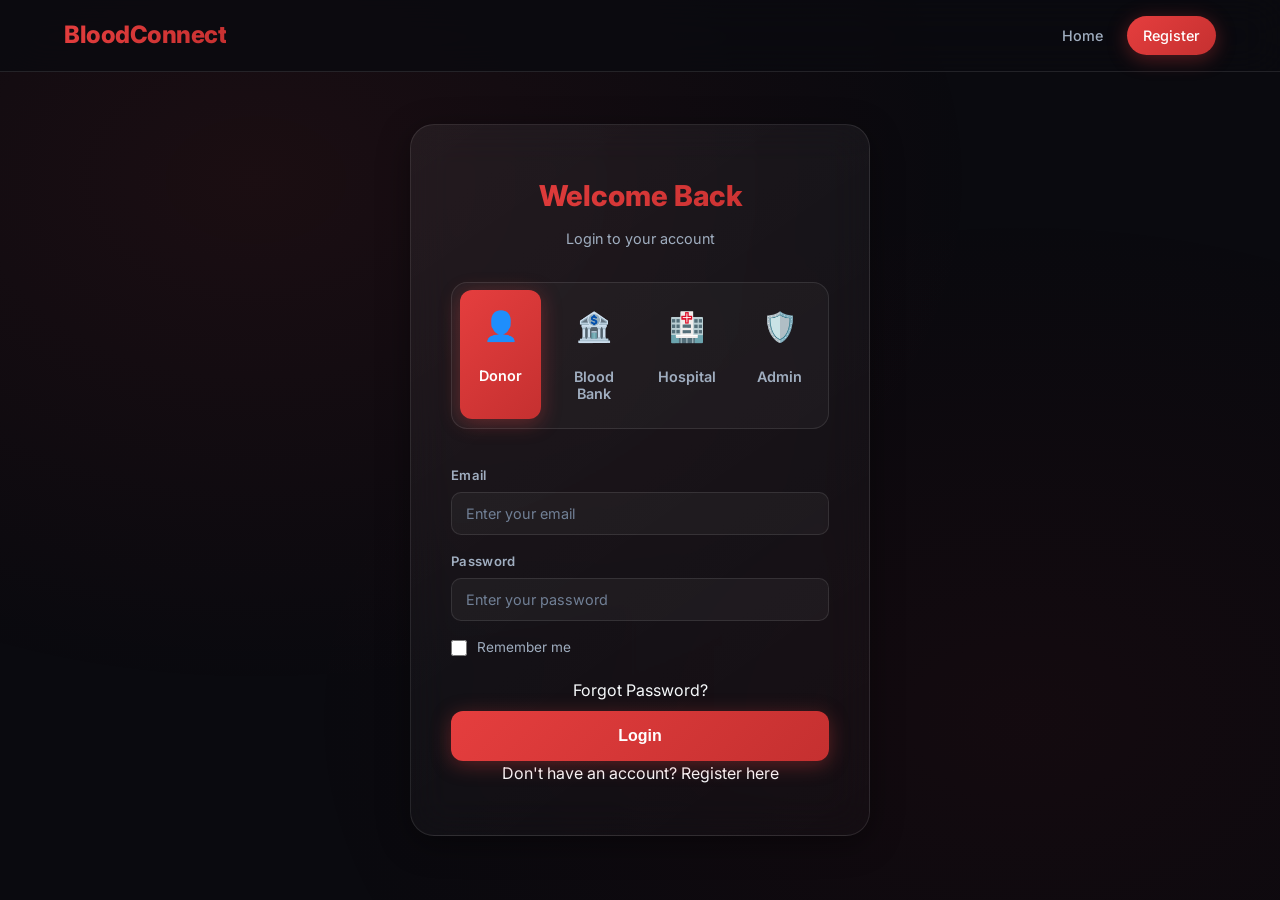
==== commit 5b2d3838: "sloved some errors in front end" ====
--- a/frontend/bank-dashboard.html
+++ b/frontend/bank-dashboard.html
@@ -93,32 +93,32 @@
                         <div class="stat-icon">🩸</div>
                         <div class="stat-details">
                             <h3>Total Blood Units</h3>
-                            <p class="stat-number">1,247</p>
-                            <span class="stat-change positive">↑ 12% from last month</span>
+                            <p class="stat-number">0</p>
+                            <span class="stat-change" id="bank-total-units-change">0% from last month</span>
                         </div>
                     </div>
                     <div class="stat-card">
                         <div class="stat-icon">💉</div>
                         <div class="stat-details">
                             <h3>Today's Collections</h3>
-                            <p class="stat-number">34</p>
-                            <span class="stat-change">Target: 50 units</span>
+                            <p class="stat-number">0</p>
+                            <span class="stat-change" id="bank-collections-change">Target: 0 units</span>
                         </div>
                     </div>
                     <div class="stat-card">
                         <div class="stat-icon">🏥</div>
                         <div class="stat-details">
                             <h3>Pending Requests</h3>
-                            <p class="stat-number">5</p>
-                            <span class="stat-change urgent">2 urgent</span>
+                            <p class="stat-number">0</p>
+                            <span class="stat-change" id="bank-pending-requests-change">0 urgent</span>
                         </div>
                     </div>
                     <div class="stat-card">
                         <div class="stat-icon">⚠️</div>
                         <div class="stat-details">
                             <h3>Expiring Soon</h3>
-                            <p class="stat-number">28</p>
-                            <span class="stat-change">Within 7 days</span>
+                            <p class="stat-number">0</p>
+                            <span class="stat-change" id="bank-expiring-change">Within 7 days</span>
                         </div>
                     </div>
                 </div>
@@ -321,46 +321,8 @@
                                     <th>Actions</th>
                                 </tr>
                             </thead>
-                            <tbody>
-                                <tr>
-                                    <td>BB-2026-0001</td>
-                                    <td><span class="blood-type">O+</span></td>
-                                    <td>450 ml</td>
-                                    <td>Feb 01, 2026</td>
-                                    <td>Apr 01, 2026</td>
-                                    <td><span class="status-badge available">Available</span></td>
-                                    <td><button class="btn-link">View QR</button></td>
-                                    <td>
-                                        <button class="btn-icon" title="Edit">✏️</button>
-                                        <button class="btn-icon" title="Reserve">📌</button>
-                                    </td>
-                                </tr>
-                                <tr>
-                                    <td>BB-2026-0002</td>
-                                    <td><span class="blood-type">A-</span></td>
-                                    <td>450 ml</td>
-                                    <td>Jan 28, 2026</td>
-                                    <td>Feb 10, 2026</td>
-                                    <td><span class="status-badge expiring">Expiring Soon</span></td>
-                                    <td><button class="btn-link">View QR</button></td>
-                                    <td>
-                                        <button class="btn-icon" title="Edit">✏️</button>
-                                        <button class="btn-icon" title="Reserve">📌</button>
-                                    </td>
-                                </tr>
-                                <tr>
-                                    <td>BB-2026-0003</td>
-                                    <td><span class="blood-type">B+</span></td>
-                                    <td>450 ml</td>
-                                    <td>Feb 03, 2026</td>
-                                    <td>Apr 03, 2026</td>
-                                    <td><span class="status-badge reserved">Reserved</span></td>
-                                    <td><button class="btn-link">View QR</button></td>
-                                    <td>
-                                        <button class="btn-icon" title="Edit">✏️</button>
-                                        <button class="btn-icon" title="Unreserve">❌</button>
-                                    </td>
-                                </tr>
+                            <tbody id="inventoryTableBody">
+                                <!-- Live inventory data will be loaded here -->
                             </tbody>
                         </table>
                     </div>
@@ -378,46 +340,8 @@
                     <!-- Active Camps -->
                     <div class="camps-section">
                         <h3>Active Camps</h3>
-                        <div class="camps-grid">
-                            <div class="camp-management-card">
-                                <div class="camp-card-header">
-                                    <h4>City Hospital Blood Donation Camp</h4>
-                                    <span class="camp-badge active">Active</span>
-                                </div>
-                                <div class="camp-card-body">
-                                    <p><strong>Date:</strong> February 15, 2026</p>
-                                    <p><strong>Time:</strong> 9:00 AM - 5:00 PM</p>
-                                    <p><strong>Location:</strong> City Hospital, Main Road</p>
-                                    <p><strong>Total Slots:</strong> 50</p>
-                                    <p><strong>Booked:</strong> 5 | <strong>Available:</strong> 45</p>
-                                    <p><strong>Collections:</strong> 0 units</p>
-                                </div>
-                                <div class="camp-card-footer">
-                                    <button class="btn-secondary btn-sm">Manage Slots</button>
-                                    <button class="btn-secondary btn-sm">Edit Camp</button>
-                                    <button class="btn-danger btn-sm">Cancel Camp</button>
-                                </div>
-                            </div>
-
-                            <div class="camp-management-card">
-                                <div class="camp-card-header">
-                                    <h4>Community Blood Drive</h4>
-                                    <span class="camp-badge active">Active</span>
-                                </div>
-                                <div class="camp-card-body">
-                                    <p><strong>Date:</strong> February 20, 2026</p>
-                                    <p><strong>Time:</strong> 10:00 AM - 4:00 PM</p>
-                                    <p><strong>Location:</strong> Community Center</p>
-                                    <p><strong>Total Slots:</strong> 40</p>
-                                    <p><strong>Booked:</strong> 10 | <strong>Available:</strong> 30</p>
-                                    <p><strong>Collections:</strong> 0 units</p>
-                                </div>
-                                <div class="camp-card-footer">
-                                    <button class="btn-secondary btn-sm">Manage Slots</button>
-                                    <button class="btn-secondary btn-sm">Edit Camp</button>
-                                    <button class="btn-danger btn-sm">Cancel Camp</button>
-                                </div>
-                            </div>
+                        <div class="camps-grid" id="manageCampsList">
+                            <!-- Live camps data will be loaded here -->
                         </div>
                     </div>
 
@@ -487,64 +411,8 @@
                     </div>
 
                     <div class="tab-content active" id="pending">
-                        <div class="requests-list">
-                            <div class="request-card emergency">
-                                <div class="request-header">
-                                    <div>
-                                        <h4>City Hospital</h4>
-                                        <span class="request-id">REQ-2026-001</span>
-                                    </div>
-                                    <span class="priority-badge emergency">Emergency</span>
-                                </div>
-                                <div class="request-body">
-                                    <div class="request-details">
-                                        <p><strong>Blood Type:</strong> O-</p>
-                                        <p><strong>Units Required:</strong> 4</p>
-                                        <p><strong>Purpose:</strong> Emergency Surgery</p>
-                                        <p><strong>Patient ID:</strong> PT-12345</p>
-                                        <p><strong>Requested:</strong> 30 minutes ago</p>
-                                        <p><strong>Required By:</strong> Immediately</p>
-                                    </div>
-                                    <div class="stock-check">
-                                        <p><strong>Available Stock:</strong> <span class="stock-low">5 units</span></p>
-                                        <p class="warning">⚠️ Limited stock available</p>
-                                    </div>
-                                </div>
-                                <div class="request-actions">
-                                    <button class="btn-primary">Approve Request</button>
-                                    <button class="btn-secondary">Contact Hospital</button>
-                                    <button class="btn-secondary">Find from Network</button>
-                                    <button class="btn-danger">Reject</button>
-                                </div>
-                            </div>
-
-                            <div class="request-card high">
-                                <div class="request-header">
-                                    <div>
-                                        <h4>District Hospital</h4>
-                                        <span class="request-id">REQ-2026-002</span>
-                                    </div>
-                                    <span class="priority-badge high">High Priority</span>
-                                </div>
-                                <div class="request-body">
-                                    <div class="request-details">
-                                        <p><strong>Blood Type:</strong> A+</p>
-                                        <p><strong>Units Required:</strong> 2</p>
-                                        <p><strong>Purpose:</strong> Scheduled Surgery</p>
-                                        <p><strong>Patient ID:</strong> PT-67890</p>
-                                        <p><strong>Requested:</strong> 2 hours ago</p>
-                                        <p><strong>Required By:</strong> Feb 10, 2026</p>
-                                    </div>
-                                    <div class="stock-check">
-                                        <p><strong>Available Stock:</strong> <span class="stock-good">245 units</span></p>
-                                    </div>
-                                </div>
-                                <div class="request-actions">
-                                    <button class="btn-primary">Approve Request</button>
-                                    <button class="btn-secondary">Contact Hospital</button>
-                                    <button class="btn-danger">Reject</button>
-                                </div>
-                            </div>
+                        <div class="requests-list" id="bankRequestsContainer">
+                            <!-- Live requests will be loaded here -->
                         </div>
                     </div>
                 </div>
@@ -574,16 +442,8 @@
                                     <th>Certificate</th>
                                 </tr>
                             </thead>
-                            <tbody>
-                                <tr>
-                                    <td>Feb 05, 2026</td>
-                                    <td>John Doe</td>
-                                    <td>O+</td>
-                                    <td>450 ml</td>
-                                    <td>BB-2026-0125</td>
-                                    <td>Walk-in</td>
-                                    <td><button class="btn-link">Generate</button></td>
-                                </tr>
+                            <tbody id="recentDonationsBody">
+                                <!-- Live donations data will be loaded here -->
                             </tbody>
                         </table>
                     </div>
@@ -596,28 +456,8 @@
                     <h2>Blood Bank Network</h2>
                     <p class="subtitle">Connect with other blood banks for emergency stock sharing</p>
                     
-                    <div class="network-grid">
-                        <div class="network-card connected">
-                            <div class="network-header">
-                                <h4>District Blood Bank</h4>
-                                <span class="connection-badge">Connected</span>
-                            </div>
-                            <div class="network-body">
-                                <p><strong>Location:</strong> Coimbatore</p>
-                                <p><strong>Distance:</strong> 45 km</p>
-                                <p><strong>Contact:</strong> +91 98765-43210</p>
-                                <div class="stock-summary">
-                                    <span>O+: 150</span>
-                                    <span>O-: 25</span>
-                                    <span>A+: 120</span>
-                                    <span>B+: 95</span>
-                                </div>
-                            </div>
-                            <div class="network-actions">
-                                <button class="btn-secondary btn-sm">Request Blood</button>
-                                <button class="btn-secondary btn-sm">View Full Stock</button>
-                            </div>
-                        </div>
+                    <div class="network-grid" id="networkGrid">
+                        <!-- Live network data will be loaded here -->
                     </div>
                 </div>
             </section>
@@ -647,25 +487,8 @@
             <section id="alerts" class="content-section">
                 <div class="alerts-container">
                     <h2>Alerts & Notifications</h2>
-                    <div class="alerts-list">
-                        <div class="alert-card critical">
-                            <span class="alert-icon">🚨</span>
-                            <div class="alert-content">
-                                <h4>Critical Stock Level - O-</h4>
-                                <p>O- blood stock has fallen to 5 units (minimum threshold: 20 units)</p>
-                                <span class="alert-time">5 minutes ago</span>
-                                <button class="btn-primary btn-sm">Alert Donors</button>
-                            </div>
-                        </div>
-                        <div class="alert-card warning">
-                            <span class="alert-icon">⚠️</span>
-                            <div class="alert-content">
-                                <h4>Units Expiring Soon</h4>
-                                <p>28 units are expiring within the next 7 days</p>
-                                <span class="alert-time">1 hour ago</span>
-                                <button class="btn-secondary btn-sm">View List</button>
-                            </div>
-                        </div>
+                    <div class="alerts-list" id="alertsContainer">
+                        <!-- Live alerts data will be loaded here -->
                     </div>
                 </div>
             </section>
--- a/frontend/css/style.css
+++ b/frontend/css/style.css
@@ -1,791 +1,1036 @@
-/* ===========================
-   GLOBAL STYLES & RESET
-   =========================== */
-* {
-    margin: 0;
-    padding: 0;
-    box-sizing: border-box;
-}
-
+/* ===== BloodConnect - Premium CSS ===== */
+@import url('https://fonts.googleapis.com/css2?family=Inter:wght@300;400;500;600;700;800&display=swap');
+
+/* ===== CSS Variables ===== */
 :root {
-    /* Primary Colors */
-    --primary-color: #dc3545;
-    --primary-dark: #c82333;
-    --primary-light: #e4606d;
-    
-    /* Secondary Colors */
-    --secondary-color: #6c757d;
-    --secondary-dark: #5a6268;
-    --secondary-light: #868e96;
-    
-    /* Success, Warning, Danger */
-    --success-color: #28a745;
-    --warning-color: #ffc107;
-    --danger-color: #dc3545;
-    --info-color: #17a2b8;
-    
-    /* Neutral Colors */
-    --white: #ffffff;
-    --light-gray: #f8f9fa;
-    --gray: #dee2e6;
-    --dark-gray: #495057;
-    --black: #212529;
-    
-    /* Background Colors */
-    --bg-primary: #ffffff;
-    --bg-secondary: #f8f9fa;
-    --bg-dark: #212529;
-    
-    /* Text Colors */
-    --text-primary: #212529;
-    --text-secondary: #6c757d;
-    --text-light: #ffffff;
-    
-    /* Border */
-    --border-color: #dee2e6;
-    --border-radius: 8px;
-    --border-radius-sm: 4px;
-    --border-radius-lg: 12px;
-    
-    /* Shadow */
-    --shadow-sm: 0 2px 4px rgba(0,0,0,0.1);
-    --shadow-md: 0 4px 6px rgba(0,0,0,0.1);
-    --shadow-lg: 0 10px 15px rgba(0,0,0,0.1);
-    
-    /* Spacing */
-    --spacing-xs: 0.5rem;
-    --spacing-sm: 1rem;
-    --spacing-md: 1.5rem;
-    --spacing-lg: 2rem;
-    --spacing-xl: 3rem;
-    
-    /* Font */
-    --font-family: -apple-system, BlinkMacSystemFont, 'Segoe UI', Roboto, 'Helvetica Neue', Arial, sans-serif;
-    --font-size-sm: 0.875rem;
-    --font-size-base: 1rem;
-    --font-size-lg: 1.125rem;
-    --font-size-xl: 1.25rem;
-    --font-size-2xl: 1.5rem;
-    --font-size-3xl: 2rem;
-}
+  --red-primary: #e53e3e;
+  --red-dark: #c53030;
+  --red-glow: rgba(229, 62, 62, 0.35);
+  --red-light: #fc8181;
+  --bg-dark: #0a0a0f;
+  --bg-card: rgba(255, 255, 255, 0.04);
+  --bg-card-hover: rgba(255, 255, 255, 0.08);
+  --bg-glass: rgba(255, 255, 255, 0.06);
+  --border-glass: rgba(255, 255, 255, 0.1);
+  --text-primary: #f7fafc;
+  --text-secondary: #a0aec0;
+  --text-muted: #718096;
+  --gradient-hero: linear-gradient(135deg, #0a0a0f 0%, #1a0505 50%, #0a0a0f 100%);
+  --gradient-red: linear-gradient(135deg, #e53e3e, #c53030);
+  --gradient-card: linear-gradient(145deg, rgba(255,255,255,0.06), rgba(255,255,255,0.02));
+  --shadow-red: 0 0 40px rgba(229, 62, 62, 0.2);
+  --shadow-card: 0 8px 32px rgba(0, 0, 0, 0.4);
+  --radius: 16px;
+  --radius-sm: 8px;
+  --transition: 0.3s cubic-bezier(0.4, 0, 0.2, 1);
+}
+
+/* ===== Reset & Base ===== */
+*, *::before, *::after { box-sizing: border-box; margin: 0; padding: 0; }
+
+html { scroll-behavior: smooth; }
 
 body {
-    font-family: var(--font-family);
-    font-size: var(--font-size-base);
-    line-height: 1.6;
-    color: var(--text-primary);
-    background-color: var(--bg-secondary);
+  font-family: 'Inter', sans-serif;
+  background-color: var(--bg-dark);
+  color: var(--text-primary);
+  line-height: 1.6;
+  overflow-x: hidden;
+}
+
+/* Animated background */
+body::before {
+  content: '';
+  position: fixed;
+  top: 0; left: 0;
+  width: 100%; height: 100%;
+  background: 
+    radial-gradient(ellipse at 20% 20%, rgba(229, 62, 62, 0.08) 0%, transparent 50%),
+    radial-gradient(ellipse at 80% 80%, rgba(180, 20, 20, 0.06) 0%, transparent 50%);
+  pointer-events: none;
+  z-index: 0;
 }
 
 .container {
-    max-width: 1200px;
-    margin: 0 auto;
-    padding: 0 var(--spacing-md);
-}
-
-/* ===========================
-   TYPOGRAPHY
-   =========================== */
-h1, h2, h3, h4, h5, h6 {
-    margin-bottom: var(--spacing-sm);
-    font-weight: 600;
-    line-height: 1.2;
-}
-
-h1 { font-size: var(--font-size-3xl); }
-h2 { font-size: var(--font-size-2xl); }
-h3 { font-size: var(--font-size-xl); }
-h4 { font-size: var(--font-size-lg); }
-h5 { font-size: var(--font-size-base); }
-h6 { font-size: var(--font-size-sm); }
-
-p {
-    margin-bottom: var(--spacing-sm);
-}
-
-a {
-    color: var(--primary-color);
-    text-decoration: none;
-    transition: color 0.3s ease;
-}
-
-a:hover {
-    color: var(--primary-dark);
-}
-
-/* ===========================
-   NAVIGATION BAR
-   =========================== */
+  max-width: 1200px;
+  margin: 0 auto;
+  padding: 0 24px;
+  position: relative;
+  z-index: 1;
+}
+
+a { text-decoration: none; color: inherit; }
+ul { list-style: none; }
+
+/* ===== Buttons ===== */
+.btn-primary {
+  display: inline-flex;
+  align-items: center;
+  gap: 8px;
+  background: var(--gradient-red);
+  color: #fff;
+  padding: 12px 28px;
+  border-radius: 50px;
+  font-weight: 600;
+  font-size: 0.95rem;
+  border: none;
+  cursor: pointer;
+  transition: var(--transition);
+  box-shadow: 0 4px 20px var(--red-glow);
+  position: relative;
+  overflow: hidden;
+}
+.btn-primary::before {
+  content: '';
+  position: absolute;
+  inset: 0;
+  background: linear-gradient(135deg, rgba(255,255,255,0.2), transparent);
+  opacity: 0;
+  transition: var(--transition);
+}
+.btn-primary:hover { transform: translateY(-2px); box-shadow: 0 8px 30px var(--red-glow); }
+.btn-primary:hover::before { opacity: 1; }
+
+.btn-secondary {
+  display: inline-flex;
+  align-items: center;
+  gap: 8px;
+  background: transparent;
+  color: var(--text-primary);
+  padding: 12px 28px;
+  border-radius: 50px;
+  font-weight: 600;
+  font-size: 0.95rem;
+  border: 1px solid var(--border-glass);
+  cursor: pointer;
+  transition: var(--transition);
+  backdrop-filter: blur(10px);
+}
+.btn-secondary:hover {
+  background: var(--bg-card-hover);
+  border-color: var(--red-primary);
+  color: var(--red-light);
+  transform: translateY(-2px);
+}
+
+/* ===== Navbar ===== */
 .navbar {
-    background-color: var(--white);
-    box-shadow: var(--shadow-sm);
-    position: sticky;
-    top: 0;
-    z-index: 1000;
-    padding: var(--spacing-sm) 0;
+  position: fixed;
+  top: 0; left: 0; right: 0;
+  z-index: 1000;
+  padding: 16px 0;
+  backdrop-filter: blur(20px);
+  -webkit-backdrop-filter: blur(20px);
+  background: rgba(10, 10, 15, 0.8);
+  border-bottom: 1px solid var(--border-glass);
+  transition: var(--transition);
 }
 
 .navbar .container {
-    display: flex;
-    justify-content: space-between;
-    align-items: center;
+  display: flex;
+  align-items: center;
+  justify-content: space-between;
 }
 
 .nav-brand {
-    display: flex;
-    align-items: center;
-    gap: var(--spacing-sm);
-}
-
+  display: flex;
+  align-items: center;
+  gap: 12px;
+}
 .nav-brand h1 {
-    font-size: var(--font-size-xl);
-    color: var(--primary-color);
-    margin: 0;
-}
-
-.nav-brand a {
-    color: var(--primary-color);
-}
-
-.logo {
-    height: 40px;
-    width: auto;
-}
+  font-size: 1.5rem;
+  font-weight: 800;
+  background: var(--gradient-red);
+  -webkit-background-clip: text;
+  -webkit-text-fill-color: transparent;
+  background-clip: text;
+  letter-spacing: -0.5px;
+}
+.logo { height: 36px; width: auto; }
 
 .nav-menu {
-    display: flex;
-    list-style: none;
-    gap: var(--spacing-lg);
-    align-items: center;
-}
-
+  display: flex;
+  align-items: center;
+  gap: 8px;
+}
 .nav-menu li a {
-    color: var(--text-primary);
-    font-weight: 500;
-    padding: var(--spacing-xs) var(--spacing-sm);
-    border-radius: var(--border-radius-sm);
-    transition: background-color 0.3s ease;
-}
-
-.nav-menu li a:hover {
-    background-color: var(--light-gray);
-}
-
-.hamburger {
+  color: var(--text-secondary);
+  font-weight: 500;
+  font-size: 0.9rem;
+  padding: 8px 16px;
+  border-radius: 50px;
+  transition: var(--transition);
+}
+.nav-menu li a:hover { color: var(--text-primary); background: var(--bg-card); }
+.nav-menu li a.btn-primary { color: #fff; }
+
+.hamburger { display: none; flex-direction: column; gap: 5px; cursor: pointer; }
+.hamburger span { width: 24px; height: 2px; background: var(--text-primary); border-radius: 2px; transition: var(--transition); }
+
+/* ===== Hero Section ===== */
+.hero {
+  min-height: 100vh;
+  display: flex;
+  align-items: center;
+  padding: 120px 0 80px;
+  background: var(--gradient-hero);
+  position: relative;
+  overflow: hidden;
+}
+
+.hero::before {
+  content: '';
+  position: absolute;
+  top: -50%; left: -50%;
+  width: 200%; height: 200%;
+  background: radial-gradient(ellipse at center, rgba(229,62,62,0.05) 0%, transparent 60%);
+  animation: pulseGlow 6s ease-in-out infinite;
+}
+
+@keyframes pulseGlow {
+  0%, 100% { transform: scale(1); opacity: 0.5; }
+  50% { transform: scale(1.1); opacity: 1; }
+}
+
+.hero .container {
+  display: grid;
+  grid-template-columns: 1fr 1fr;
+  gap: 60px;
+  align-items: center;
+}
+
+.hero-content { z-index: 1; }
+
+.hero-badge {
+  display: inline-flex;
+  align-items: center;
+  gap: 8px;
+  background: rgba(229, 62, 62, 0.15);
+  border: 1px solid rgba(229, 62, 62, 0.3);
+  color: var(--red-light);
+  padding: 6px 16px;
+  border-radius: 50px;
+  font-size: 0.8rem;
+  font-weight: 600;
+  margin-bottom: 24px;
+  letter-spacing: 0.5px;
+}
+
+.hero-title {
+  font-size: clamp(2.2rem, 5vw, 3.5rem);
+  font-weight: 800;
+  line-height: 1.15;
+  letter-spacing: -1px;
+  margin-bottom: 20px;
+}
+.hero-title .highlight {
+  background: var(--gradient-red);
+  -webkit-background-clip: text;
+  -webkit-text-fill-color: transparent;
+  background-clip: text;
+}
+
+.hero-subtitle {
+  font-size: 1.1rem;
+  color: var(--text-secondary);
+  margin-bottom: 36px;
+  line-height: 1.7;
+  max-width: 480px;
+}
+
+.hero-buttons { display: flex; gap: 16px; flex-wrap: wrap; }
+
+/* Blood Drop Animation */
+.hero-image {
+  display: flex;
+  justify-content: center;
+  align-items: center;
+  position: relative;
+}
+
+.blood-drop-animation {
+  position: relative;
+  width: 300px;
+  height: 300px;
+  display: flex;
+  align-items: center;
+  justify-content: center;
+}
+
+.blood-drop-animation::before {
+  content: '';
+  position: absolute;
+  width: 100%; height: 100%;
+  border-radius: 50%;
+  border: 1px solid rgba(229, 62, 62, 0.2);
+  animation: ripple 3s ease-out infinite;
+}
+.blood-drop-animation::after {
+  content: '';
+  position: absolute;
+  width: 80%; height: 80%;
+  border-radius: 50%;
+  border: 1px solid rgba(229, 62, 62, 0.15);
+  animation: ripple 3s ease-out infinite 0.5s;
+}
+
+@keyframes ripple {
+  0% { transform: scale(0.8); opacity: 1; }
+  100% { transform: scale(1.3); opacity: 0; }
+}
+
+.drop {
+  width: 120px;
+  height: 120px;
+  background: var(--gradient-red);
+  border-radius: 50% 50% 50% 50% / 60% 60% 40% 40%;
+  transform: rotate(180deg);
+  box-shadow: 0 0 60px var(--red-glow), 0 0 120px rgba(229, 62, 62, 0.1);
+  animation: dropFloat 4s ease-in-out infinite;
+  position: relative;
+}
+
+@keyframes dropFloat {
+  0%, 100% { transform: rotate(180deg) translateY(0); }
+  50% { transform: rotate(180deg) translateY(-20px); }
+}
+
+/* ===== Stats Section ===== */
+.stats {
+  padding: 60px 0;
+  background: rgba(229, 62, 62, 0.03);
+  border-top: 1px solid var(--border-glass);
+  border-bottom: 1px solid var(--border-glass);
+}
+
+.stats .container {
+  display: grid;
+  grid-template-columns: repeat(4, 1fr);
+  gap: 24px;
+}
+
+.stat-item {
+  text-align: center;
+  padding: 32px 20px;
+  background: var(--gradient-card);
+  border: 1px solid var(--border-glass);
+  border-radius: var(--radius);
+  backdrop-filter: blur(10px);
+  transition: var(--transition);
+}
+.stat-item:hover {
+  border-color: rgba(229, 62, 62, 0.3);
+  transform: translateY(-4px);
+  box-shadow: var(--shadow-red);
+}
+
+.stat-number {
+  font-size: 2.5rem;
+  font-weight: 800;
+  background: var(--gradient-red);
+  -webkit-background-clip: text;
+  -webkit-text-fill-color: transparent;
+  background-clip: text;
+  line-height: 1;
+  margin-bottom: 8px;
+}
+
+.stat-item p {
+  color: var(--text-secondary);
+  font-size: 0.9rem;
+  font-weight: 500;
+}
+
+/* ===== Section Titles ===== */
+.section-title {
+  font-size: clamp(1.8rem, 4vw, 2.5rem);
+  font-weight: 800;
+  text-align: center;
+  margin-bottom: 12px;
+  letter-spacing: -0.5px;
+}
+.section-subtitle {
+  text-align: center;
+  color: var(--text-secondary);
+  font-size: 1rem;
+  margin-bottom: 48px;
+}
+
+/* ===== About Section ===== */
+.about { padding: 100px 0; }
+
+.about-content {
+  display: grid;
+  grid-template-columns: 1fr 1fr;
+  gap: 60px;
+  align-items: center;
+  margin-top: 48px;
+}
+
+.about-text p {
+  color: var(--text-secondary);
+  line-height: 1.8;
+  margin-bottom: 16px;
+  font-size: 1.05rem;
+}
+
+.placeholder-image {
+  width: 100%;
+  aspect-ratio: 1;
+  background: var(--gradient-card);
+  border: 1px solid var(--border-glass);
+  border-radius: var(--radius);
+  display: flex;
+  align-items: center;
+  justify-content: center;
+  font-size: 6rem;
+  box-shadow: var(--shadow-card);
+}
+
+/* ===== Features Section ===== */
+.features {
+  padding: 100px 0;
+  background: rgba(255,255,255,0.01);
+}
+
+.features-grid {
+  display: grid;
+  grid-template-columns: repeat(3, 1fr);
+  gap: 24px;
+}
+
+.feature-card {
+  background: var(--gradient-card);
+  border: 1px solid var(--border-glass);
+  border-radius: var(--radius);
+  padding: 36px 28px;
+  transition: var(--transition);
+  backdrop-filter: blur(10px);
+  position: relative;
+  overflow: hidden;
+}
+.feature-card::before {
+  content: '';
+  position: absolute;
+  top: 0; left: 0; right: 0;
+  height: 2px;
+  background: var(--gradient-red);
+  transform: scaleX(0);
+  transition: var(--transition);
+}
+.feature-card:hover {
+  border-color: rgba(229, 62, 62, 0.3);
+  transform: translateY(-6px);
+  box-shadow: var(--shadow-red), var(--shadow-card);
+}
+.feature-card:hover::before { transform: scaleX(1); }
+
+.feature-icon {
+  font-size: 2.5rem;
+  margin-bottom: 16px;
+  display: block;
+}
+
+.feature-card h3 {
+  font-size: 1.1rem;
+  font-weight: 700;
+  margin-bottom: 10px;
+  color: var(--text-primary);
+}
+
+.feature-card p {
+  color: var(--text-secondary);
+  font-size: 0.9rem;
+  line-height: 1.6;
+}
+
+/* ===== Roles Section ===== */
+.roles { padding: 100px 0; }
+
+.roles-grid {
+  display: grid;
+  grid-template-columns: repeat(3, 1fr);
+  gap: 24px;
+}
+
+.role-card {
+  background: var(--gradient-card);
+  border: 1px solid var(--border-glass);
+  border-radius: var(--radius);
+  padding: 40px 28px;
+  text-align: center;
+  transition: var(--transition);
+  backdrop-filter: blur(10px);
+}
+.role-card:hover {
+  border-color: rgba(229, 62, 62, 0.4);
+  transform: translateY(-6px);
+  box-shadow: var(--shadow-red), var(--shadow-card);
+}
+
+.role-icon {
+  font-size: 3rem;
+  margin-bottom: 16px;
+  display: block;
+}
+
+.role-card h3 {
+  font-size: 1.3rem;
+  font-weight: 700;
+  margin-bottom: 12px;
+}
+
+.role-card p {
+  color: var(--text-secondary);
+  font-size: 0.9rem;
+  line-height: 1.6;
+  margin-bottom: 24px;
+}
+
+/* ===== Contact Section ===== */
+.contact {
+  padding: 100px 0;
+  background: rgba(229, 62, 62, 0.02);
+}
+
+.contact-content {
+  display: grid;
+  grid-template-columns: 1fr 1fr;
+  gap: 60px;
+  margin-top: 48px;
+}
+
+.contact-info { display: flex; flex-direction: column; gap: 24px; }
+
+.contact-item {
+  display: flex;
+  align-items: flex-start;
+  gap: 16px;
+  padding: 20px;
+  background: var(--gradient-card);
+  border: 1px solid var(--border-glass);
+  border-radius: var(--radius-sm);
+  transition: var(--transition);
+}
+.contact-item:hover {
+  border-color: rgba(229, 62, 62, 0.3);
+  box-shadow: var(--shadow-red);
+}
+
+.contact-icon { font-size: 1.5rem; flex-shrink: 0; }
+
+.contact-item h4 { font-size: 0.9rem; font-weight: 600; margin-bottom: 4px; }
+.contact-item p { color: var(--text-secondary); font-size: 0.85rem; }
+
+.contact-form {
+  display: flex;
+  flex-direction: column;
+  gap: 16px;
+  background: var(--gradient-card);
+  border: 1px solid var(--border-glass);
+  border-radius: var(--radius);
+  padding: 32px;
+  backdrop-filter: blur(10px);
+}
+
+.contact-form input,
+.contact-form textarea {
+  background: rgba(255, 255, 255, 0.04);
+  border: 1px solid var(--border-glass);
+  border-radius: var(--radius-sm);
+  padding: 14px 16px;
+  color: var(--text-primary);
+  font-family: 'Inter', sans-serif;
+  font-size: 0.9rem;
+  transition: var(--transition);
+  resize: vertical;
+  outline: none;
+}
+.contact-form input::placeholder,
+.contact-form textarea::placeholder { color: var(--text-muted); }
+.contact-form input:focus,
+.contact-form textarea:focus {
+  border-color: var(--red-primary);
+  box-shadow: 0 0 0 3px rgba(229, 62, 62, 0.1);
+  background: rgba(255,255,255,0.06);
+}
+
+/* ===== Footer ===== */
+.footer {
+  background: rgba(0, 0, 0, 0.5);
+  border-top: 1px solid var(--border-glass);
+  padding: 60px 0 0;
+}
+
+.footer-content {
+  display: grid;
+  grid-template-columns: 2fr 1fr 1fr 1fr;
+  gap: 40px;
+  margin-bottom: 40px;
+}
+
+.footer-section h3 {
+  font-size: 1.3rem;
+  font-weight: 800;
+  background: var(--gradient-red);
+  -webkit-background-clip: text;
+  -webkit-text-fill-color: transparent;
+  background-clip: text;
+  margin-bottom: 12px;
+}
+
+.footer-section h4 {
+  font-size: 0.9rem;
+  font-weight: 600;
+  color: var(--text-primary);
+  margin-bottom: 16px;
+  text-transform: uppercase;
+  letter-spacing: 1px;
+}
+
+.footer-section p { color: var(--text-muted); font-size: 0.9rem; }
+
+.footer-section ul { display: flex; flex-direction: column; gap: 8px; }
+.footer-section ul li a {
+  color: var(--text-muted);
+  font-size: 0.9rem;
+  transition: var(--transition);
+}
+.footer-section ul li a:hover { color: var(--red-light); }
+
+.social-links { display: flex; gap: 12px; flex-wrap: wrap; }
+.social-links a {
+  color: var(--text-muted);
+  font-size: 0.85rem;
+  padding: 6px 14px;
+  border: 1px solid var(--border-glass);
+  border-radius: 50px;
+  transition: var(--transition);
+}
+.social-links a:hover {
+  color: var(--red-light);
+  border-color: var(--red-primary);
+  background: rgba(229, 62, 62, 0.1);
+}
+
+.footer-bottom {
+  border-top: 1px solid var(--border-glass);
+  padding: 20px 0;
+  text-align: center;
+}
+.footer-bottom p { color: var(--text-muted); font-size: 0.85rem; }
+
+/* ===== Animations ===== */
+@keyframes fadeInUp {
+  from { opacity: 0; transform: translateY(30px); }
+  to { opacity: 1; transform: translateY(0); }
+}
+
+.hero-content > * {
+  animation: fadeInUp 0.7s ease both;
+}
+.hero-title { animation-delay: 0.1s; }
+.hero-subtitle { animation-delay: 0.2s; }
+.hero-buttons { animation-delay: 0.3s; }
+
+/* ===== Responsive ===== */
+@media (max-width: 1024px) {
+  .features-grid, .roles-grid { grid-template-columns: repeat(2, 1fr); }
+  .stats .container { grid-template-columns: repeat(2, 1fr); }
+  .footer-content { grid-template-columns: 1fr 1fr; }
+}
+
+@media (max-width: 768px) {
+  .hero .container, .about-content, .contact-content {
+    grid-template-columns: 1fr;
+    gap: 40px;
+  }
+  .hero-image { order: -1; }
+  .blood-drop-animation { width: 200px; height: 200px; }
+  .drop { width: 80px; height: 80px; }
+  .features-grid, .roles-grid { grid-template-columns: 1fr; }
+  .stats .container { grid-template-columns: repeat(2, 1fr); }
+  .footer-content { grid-template-columns: 1fr; }
+
+  .nav-menu {
     display: none;
+    position: absolute;
+    top: 100%; left: 0; right: 0;
+    background: rgba(10, 10, 15, 0.95);
+    backdrop-filter: blur(20px);
+    padding: 16px;
     flex-direction: column;
-    cursor: pointer;
-    gap: 4px;
-}
-
-.hamburger span {
-    width: 25px;
-    height: 3px;
-    background-color: var(--text-primary);
-    transition: all 0.3s ease;
-}
-
-/* ===========================
-   BUTTONS
-   =========================== */
-.btn-primary, .btn-secondary, .btn-danger, .btn-success {
-    display: inline-block;
-    padding: 0.625rem 1.25rem;
-    border: none;
-    border-radius: var(--border-radius);
-    font-size: var(--font-size-base);
-    font-weight: 500;
-    cursor: pointer;
-    transition: all 0.3s ease;
-    text-align: center;
-}
-
-.btn-primary {
-    background-color: var(--primary-color);
-    color: var(--white);
-}
-
-.btn-primary:hover {
-    background-color: var(--primary-dark);
-    color: var(--white);
-    transform: translateY(-2px);
-    box-shadow: var(--shadow-md);
-}
-
-.btn-secondary {
-    background-color: var(--white);
-    color: var(--primary-color);
-    border: 2px solid var(--primary-color);
-}
-
-.btn-secondary:hover {
-    background-color: var(--primary-color);
-    color: var(--white);
-}
-
-.btn-danger {
-    background-color: var(--danger-color);
-    color: var(--white);
-}
-
-.btn-danger:hover {
-    background-color: #bd2130;
-}
-
-.btn-success {
-    background-color: var(--success-color);
-    color: var(--white);
-}
-
-.btn-block {
-    display: block;
-    width: 100%;
-}
-
-.btn-sm {
-    padding: 0.375rem 0.75rem;
-    font-size: var(--font-size-sm);
-}
-
-.btn-link {
-    background: none;
-    border: none;
-    color: var(--primary-color);
-    cursor: pointer;
-    font-size: var(--font-size-sm);
-    text-decoration: underline;
-}
-
-.btn-icon {
-    background: none;
-    border: none;
-    font-size: var(--font-size-lg);
-    cursor: pointer;
-    padding: var(--spacing-xs);
-}
-
-/* ===========================
-   HERO SECTION
-   =========================== */
-.hero {
-    padding: var(--spacing-xl) 0;
-    background: linear-gradient(135deg, var(--primary-light) 0%, var(--primary-color) 100%);
-    color: var(--white);
-}
-
-.hero .container {
-    display: flex;
-    align-items: center;
-    gap: var(--spacing-xl);
-}
-
-.hero-content {
-    flex: 1;
-}
-
-.hero-title {
-    font-size: 3rem;
-    margin-bottom: var(--spacing-md);
-}
-
-.hero-subtitle {
-    font-size: var(--font-size-xl);
-    margin-bottom: var(--spacing-lg);
-    opacity: 0.9;
-}
-
-.hero-buttons {
-    display: flex;
-    gap: var(--spacing-md);
-}
-
-.hero-image {
-    flex: 1;
-    display: flex;
-    justify-content: center;
-}
-
-.blood-drop-animation {
-    width: 200px;
-    height: 200px;
-    display: flex;
-    align-items: center;
-    justify-content: center;
-}
-
-.drop {
-    width: 150px;
-    height: 150px;
-    background-color: rgba(255, 255, 255, 0.3);
-    border-radius: 50% 50% 50% 0;
-    transform: rotate(-45deg);
-    animation: pulse 2s infinite;
-}
-
-@keyframes pulse {
-    0%, 100% { transform: rotate(-45deg) scale(1); }
-    50% { transform: rotate(-45deg) scale(1.1); }
-}
-
-/* ===========================
-   STATS SECTION
-   =========================== */
-.stats {
-    padding: var(--spacing-xl) 0;
-    background-color: var(--white);
-}
-
-.stats .container {
-    display: grid;
-    grid-template-columns: repeat(auto-fit, minmax(200px, 1fr));
-    gap: var(--spacing-lg);
-}
-
-.stat-item {
-    text-align: center;
-}
-
-.stat-number {
-    font-size: var(--font-size-3xl);
-    color: var(--primary-color);
-    font-weight: 700;
-    margin-bottom: var(--spacing-xs);
-}
-
-.stat-item p {
-    color: var(--text-secondary);
-    margin: 0;
-}
-
-/* ===========================
-   SECTIONS
-   =========================== */
-.about, .features, .roles, .contact {
-    padding: var(--spacing-xl) 0;
-}
-
-.section-title {
-    text-align: center;
-    font-size: var(--font-size-3xl);
-    margin-bottom: var(--spacing-md);
-    color: var(--primary-color);
-}
-
-.section-subtitle {
-    text-align: center;
-    color: var(--text-secondary);
-    margin-bottom: var(--spacing-xl);
-}
-
-/* ===========================
-   FEATURES GRID
-   =========================== */
-.features-grid {
-    display: grid;
-    grid-template-columns: repeat(auto-fit, minmax(300px, 1fr));
-    gap: var(--spacing-lg);
-}
-
-.feature-card {
-    background-color: var(--white);
-    padding: var(--spacing-lg);
-    border-radius: var(--border-radius-lg);
-    box-shadow: var(--shadow-sm);
-    text-align: center;
-    transition: transform 0.3s ease, box-shadow 0.3s ease;
-}
-
-.feature-card:hover {
-    transform: translateY(-5px);
-    box-shadow: var(--shadow-lg);
-}
-
-.feature-icon {
-    font-size: 3rem;
-    margin-bottom: var(--spacing-md);
-}
-
-.feature-card h3 {
-    color: var(--primary-color);
-    margin-bottom: var(--spacing-sm);
-}
-
-/* ===========================
-   ROLE CARDS
-   =========================== */
-.roles-grid {
-    display: grid;
-    grid-template-columns: repeat(auto-fit, minmax(300px, 1fr));
-    gap: var(--spacing-lg);
-}
-
-.role-card {
-    background-color: var(--white);
-    padding: var(--spacing-xl);
-    border-radius: var(--border-radius-lg);
-    box-shadow: var(--shadow-md);
-    text-align: center;
-}
-
-.role-icon {
-    font-size: 4rem;
-    margin-bottom: var(--spacing-md);
-}
-
-.role-card h3 {
-    color: var(--primary-color);
-    margin-bottom: var(--spacing-sm);
-}
-
-.role-card p {
-    color: var(--text-secondary);
-    margin-bottom: var(--spacing-lg);
-}
-
-/* ===========================
-   FORMS
-   =========================== */
+    border-bottom: 1px solid var(--border-glass);
+  }
+  .nav-menu.active { display: flex; }
+  .hamburger { display: flex; }
+}
+
+@media (max-width: 480px) {
+  .stats .container { grid-template-columns: 1fr 1fr; }
+  .hero-buttons { flex-direction: column; }
+  .btn-primary, .btn-secondary { justify-content: center; }
+}
+
+/* ===== Scrollbar ===== */
+::-webkit-scrollbar { width: 6px; }
+::-webkit-scrollbar-track { background: var(--bg-dark); }
+::-webkit-scrollbar-thumb { background: rgba(229, 62, 62, 0.4); border-radius: 3px; }
+::-webkit-scrollbar-thumb:hover { background: var(--red-primary); }
+
+/* ===== Selection ===== */
+::selection { background: rgba(229, 62, 62, 0.3); color: #fff; }
+
+/* ===== Registration Page ===== */
+.registration-section {
+  min-height: 100vh;
+  padding: 120px 0 60px;
+  display: flex;
+  align-items: flex-start;
+}
+
+.registration-container {
+  max-width: 700px;
+  margin: 0 auto;
+  background: var(--gradient-card);
+  border: 1px solid var(--border-glass);
+  border-radius: 24px;
+  padding: 48px 40px;
+  backdrop-filter: blur(20px);
+  box-shadow: var(--shadow-card);
+}
+
+.registration-container h2 {
+  font-size: 2rem;
+  font-weight: 800;
+  text-align: center;
+  margin-bottom: 8px;
+  letter-spacing: -0.5px;
+  background: var(--gradient-red);
+  -webkit-background-clip: text;
+  -webkit-text-fill-color: transparent;
+  background-clip: text;
+}
+
+.registration-container .subtitle {
+  text-align: center;
+  color: var(--text-secondary);
+  font-size: 0.95rem;
+  margin-bottom: 36px;
+}
+
+/* ===== Role Selector Tabs ===== */
+.role-selector {
+  display: grid;
+  grid-template-columns: repeat(4, 1fr);
+  gap: 12px;
+  margin-bottom: 36px;
+  background: rgba(255,255,255,0.03);
+  border: 1px solid var(--border-glass);
+  border-radius: 16px;
+  padding: 8px;
+}
+
+.role-btn {
+  display: flex;
+  flex-direction: column;
+  align-items: center;
+  gap: 8px;
+  padding: 18px 12px;
+  border: none;
+  border-radius: 12px;
+  background: transparent;
+  color: var(--text-secondary);
+  font-family: 'Inter', sans-serif;
+  font-size: 0.9rem;
+  font-weight: 600;
+  cursor: pointer;
+  transition: var(--transition);
+  position: relative;
+  overflow: hidden;
+}
+
+.role-btn .role-icon {
+  font-size: 1.8rem;
+  display: block;
+  transition: var(--transition);
+}
+
+.role-btn:hover {
+  color: var(--text-primary);
+  background: rgba(255,255,255,0.05);
+}
+
+.role-btn.active {
+  background: var(--gradient-red);
+  color: #fff;
+  box-shadow: 0 4px 20px var(--red-glow);
+  transform: translateY(-1px);
+}
+
+.role-btn.active .role-icon {
+  filter: brightness(1.2);
+}
+
+/* ===== Registration Forms (Tab Content) ===== */
+.registration-form {
+  display: none;
+  animation: fadeInUp 0.4s ease both;
+}
+
+.registration-form.active {
+  display: block;
+}
+
+/* ===== Form Sections ===== */
+.form-section {
+  margin-bottom: 28px;
+  padding-bottom: 28px;
+  border-bottom: 1px solid var(--border-glass);
+}
+.form-section:last-of-type { border-bottom: none; }
+
+.form-section h3 {
+  font-size: 0.8rem;
+  font-weight: 700;
+  text-transform: uppercase;
+  letter-spacing: 1.5px;
+  color: var(--red-light);
+  margin-bottom: 18px;
+  display: flex;
+  align-items: center;
+  gap: 8px;
+}
+.form-section h3::after {
+  content: '';
+  flex: 1;
+  height: 1px;
+  background: var(--border-glass);
+}
+
+.form-row {
+  display: grid;
+  grid-template-columns: 1fr 1fr;
+  gap: 16px;
+}
+
 .form-group {
-    margin-bottom: var(--spacing-md);
-}
+  display: flex;
+  flex-direction: column;
+  gap: 6px;
+  margin-bottom: 16px;
+}
+.form-group:last-child { margin-bottom: 0; }
 
 .form-group label {
-    display: block;
-    margin-bottom: var(--spacing-xs);
-    font-weight: 500;
-    color: var(--text-primary);
-}
-
-.form-group input,
+  font-size: 0.82rem;
+  font-weight: 600;
+  color: var(--text-secondary);
+  letter-spacing: 0.3px;
+}
+
+.form-group input:not([type="radio"]):not([type="checkbox"]),
 .form-group select,
 .form-group textarea {
-    width: 100%;
-    padding: 0.625rem;
-    border: 1px solid var(--border-color);
-    border-radius: var(--border-radius-sm);
-    font-size: var(--font-size-base);
-    font-family: var(--font-family);
-    transition: border-color 0.3s ease;
-}
+  background: rgba(255, 255, 255, 0.04);
+  border: 1px solid var(--border-glass);
+  border-radius: 10px;
+  padding: 12px 14px;
+  color: var(--text-primary);
+  font-family: 'Inter', sans-serif;
+  font-size: 0.9rem;
+  transition: var(--transition);
+  outline: none;
+  resize: vertical;
+  -webkit-appearance: none;
+  appearance: none;
+}
+
+/* Restore native look for radio & checkbox */
+.form-group input[type="radio"],
+.form-group input[type="checkbox"] {
+  -webkit-appearance: auto;
+  appearance: auto;
+  width: 16px;
+  height: 16px;
+  background: initial;
+  border: initial;
+  border-radius: initial;
+  padding: 0;
+  accent-color: var(--red-primary);
+  cursor: pointer;
+  flex-shrink: 0;
+}
+
+.form-group select {
+  background-image: url("data:image/svg+xml,%3Csvg xmlns='http://www.w3.org/2000/svg' width='12' height='8' viewBox='0 0 12 8'%3E%3Cpath d='M1 1l5 5 5-5' stroke='%23a0aec0' stroke-width='1.5' fill='none' stroke-linecap='round'/%3E%3C/svg%3E");
+  background-repeat: no-repeat;
+  background-position: right 14px center;
+  padding-right: 36px;
+}
+
+/* Fix dropdown options visibility on dark theme */
+.form-group select option {
+  background-color: #1a1025;
+  color: #f7fafc;
+  padding: 10px;
+}
+
+.form-group select option:hover,
+.form-group select option:checked {
+  background-color: #c53030;
+  color: #fff;
+}
+
+.form-group input::placeholder,
+.form-group textarea::placeholder { color: var(--text-muted); }
 
 .form-group input:focus,
 .form-group select:focus,
 .form-group textarea:focus {
-    outline: none;
-    border-color: var(--primary-color);
-    box-shadow: 0 0 0 3px rgba(220, 53, 69, 0.1);
-}
-
-.form-row {
-    display: grid;
-    grid-template-columns: repeat(auto-fit, minmax(200px, 1fr));
-    gap: var(--spacing-md);
-}
-
+  border-color: var(--red-primary);
+  box-shadow: 0 0 0 3px rgba(229, 62, 62, 0.1);
+  background: rgba(255,255,255,0.06);
+}
+
+/* Radio & Checkbox Groups */
+.radio-group,
+.checkbox-group {
+  display: flex;
+  gap: 16px;
+  flex-wrap: wrap;
+  margin-top: 4px;
+}
+
+.radio-group label,
+.checkbox-group label {
+  display: flex;
+  align-items: center;
+  gap: 8px;
+  color: var(--text-secondary);
+  font-size: 0.88rem;
+  cursor: pointer;
+  font-weight: 500;
+}
+
+.radio-group input[type="radio"],
+.checkbox-group input[type="checkbox"] {
+  width: 16px;
+  height: 16px;
+  accent-color: var(--red-primary);
+  cursor: pointer;
+  border: none;
+  box-shadow: none;
+  padding: 0;
+  background: none;
+}
+.radio-group input:focus,
+.checkbox-group input:focus { box-shadow: none; border-color: transparent; }
+
+/* Terms Checkbox */
 .checkbox-label {
-    display: flex;
-    align-items: center;
-    gap: var(--spacing-xs);
-    cursor: pointer;
-}
-
+  display: flex !important;
+  flex-direction: row !important;
+  align-items: flex-start !important;
+  gap: 10px;
+  color: var(--text-secondary);
+  font-size: 0.85rem;
+  cursor: pointer;
+  margin-bottom: 20px;
+  line-height: 1.5;
+  user-select: none;
+}
 .checkbox-label input[type="checkbox"] {
-    width: auto;
-}
-
-.radio-group, .checkbox-group {
-    display: flex;
-    flex-direction: column;
-    gap: var(--spacing-xs);
-}
-
-.radio-group label, .checkbox-group label {
-    display: flex;
-    align-items: center;
-    gap: var(--spacing-xs);
-    cursor: pointer;
-}
-
-/* ===========================
-   REGISTRATION/LOGIN SECTIONS
-   =========================== */
-.registration-section, .login-section {
-    padding: var(--spacing-xl) 0;
-    min-height: calc(100vh - 80px);
-    display: flex;
-    align-items: center;
-}
-
-.registration-container, .login-container {
-    max-width: 800px;
-    margin: 0 auto;
-    background-color: var(--white);
-    padding: var(--spacing-xl);
-    border-radius: var(--border-radius-lg);
-    box-shadow: var(--shadow-lg);
-}
-
-.registration-container h2, .login-container h2 {
-    text-align: center;
-    color: var(--primary-color);
-    margin-bottom: var(--spacing-xs);
-}
-
-.subtitle {
-    text-align: center;
-    color: var(--text-secondary);
-    margin-bottom: var(--spacing-lg);
-}
-
-/* ===========================
-   ROLE SELECTOR
-   =========================== */
-.role-selector {
-    display: flex;
-    gap: var(--spacing-md);
-    margin-bottom: var(--spacing-xl);
-}
-
-.role-btn {
-    flex: 1;
-    padding: var(--spacing-md);
-    border: 2px solid var(--border-color);
-    background-color: var(--white);
-    border-radius: var(--border-radius);
-    cursor: pointer;
-    transition: all 0.3s ease;
-    display: flex;
-    flex-direction: column;
-    align-items: center;
-    gap: var(--spacing-xs);
-}
-
-.role-btn:hover {
-    border-color: var(--primary-color);
-    transform: translateY(-2px);
-}
-
-.role-btn.active {
-    border-color: var(--primary-color);
-    background-color: var(--primary-light);
-    color: var(--white);
-}
-
-.role-icon {
-    font-size: 2rem;
-}
-
-/* ===========================
-   REGISTRATION FORMS
-   =========================== */
-.registration-form {
-    display: none;
-}
-
-.registration-form.active {
-    display: block;
-}
-
-.form-section {
-    margin-bottom: var(--spacing-xl);
-    padding-bottom: var(--spacing-lg);
-    border-bottom: 1px solid var(--border-color);
-}
-
-.form-section:last-child {
-    border-bottom: none;
-}
-
-.form-section h3 {
-    color: var(--primary-color);
-    margin-bottom: var(--spacing-md);
-}
-
-.form-actions {
-    display: flex;
-    gap: var(--spacing-md);
-    margin-top: var(--spacing-lg);
-}
-
-.login-link, .register-link {
-    text-align: center;
-    margin-top: var(--spacing-lg);
-}
-
-.form-options {
-    display: flex;
-    justify-content: space-between;
-    align-items: center;
-    margin-bottom: var(--spacing-md);
-}
-
-.forgot-password {
-    color: var(--primary-color);
-    font-size: var(--font-size-sm);
-}
-
-/* ===========================
-   CONTACT SECTION
-   =========================== */
-.contact-content {
-    display: grid;
-    grid-template-columns: 1fr 1fr;
-    gap: var(--spacing-xl);
-}
-
-.contact-info {
-    display: flex;
-    flex-direction: column;
-    gap: var(--spacing-lg);
-}
-
-.contact-item {
-    display: flex;
-    gap: var(--spacing-md);
-    align-items: flex-start;
-}
-
-.contact-icon {
-    font-size: var(--font-size-2xl);
-}
-
-.contact-form {
-    display: flex;
-    flex-direction: column;
-    gap: var(--spacing-md);
-}
-
-/* ===========================
-   FOOTER
-   =========================== */
-.footer {
-    background-color: var(--bg-dark);
-    color: var(--text-light);
-    padding: var(--spacing-xl) 0 var(--spacing-md);
-}
-
-.footer-content {
-    display: grid;
-    grid-template-columns: repeat(auto-fit, minmax(200px, 1fr));
-    gap: var(--spacing-lg);
-    margin-bottom: var(--spacing-lg);
-}
-
-.footer-section h3, .footer-section h4 {
-    margin-bottom: var(--spacing-md);
-}
-
-.footer-section ul {
-    list-style: none;
-}
-
-.footer-section ul li {
-    margin-bottom: var(--spacing-xs);
-}
-
-.footer-section a {
-    color: var(--text-light);
-    opacity: 0.8;
-}
-
-.footer-section a:hover {
-    opacity: 1;
-}
-
-.social-links {
-    display: flex;
-    gap: var(--spacing-md);
-}
-
-.footer-bottom {
-    text-align: center;
-    padding-top: var(--spacing-md);
-    border-top: 1px solid rgba(255, 255, 255, 0.1);
-}
-
-/* ===========================
-   ABOUT SECTION
-   =========================== */
-.about-content {
-    display: grid;
-    grid-template-columns: 1fr 1fr;
-    gap: var(--spacing-xl);
-    align-items: center;
-}
-
-.placeholder-image {
-    font-size: 10rem;
-    text-align: center;
-}
-
-/* ===========================
-   UTILITY CLASSES
-   =========================== */
-.text-center { text-align: center; }
-.text-left { text-align: left; }
-.text-right { text-align: right; }
-
-.mt-1 { margin-top: var(--spacing-xs); }
-.mt-2 { margin-top: var(--spacing-sm); }
-.mt-3 { margin-top: var(--spacing-md); }
-.mt-4 { margin-top: var(--spacing-lg); }
-
-.mb-1 { margin-bottom: var(--spacing-xs); }
-.mb-2 { margin-bottom: var(--spacing-sm); }
-.mb-3 { margin-bottom: var(--spacing-md); }
-.mb-4 { margin-bottom: var(--spacing-lg); }
-
-/* ===========================
-   RESPONSIVE DESIGN
-   =========================== */
-@media (max-width: 768px) {
-    .nav-menu {
-        display: none;
-    }
-    
-    .hamburger {
-        display: flex;
-    }
-    
-    .hero .container {
-        flex-direction: column;
-        text-align: center;
-    }
-    
-    .hero-title {
-        font-size: 2rem;
-    }
-    
-    .hero-buttons {
-        justify-content: center;
-    }
-    
-    .features-grid,
-    .roles-grid {
-        grid-template-columns: 1fr;
-    }
-    
-    .contact-content,
-    .about-content {
-        grid-template-columns: 1fr;
-    }
-    
-    .role-selector {
-        flex-direction: column;
-    }
-    
-    .form-row {
-        grid-template-columns: 1fr;
-    }
-}
-
-@media (max-width: 480px) {
-    .container {
-        padding: 0 var(--spacing-sm);
-    }
-    
-    .registration-container,
-    .login-container {
-        padding: var(--spacing-md);
-    }
-}+  flex-shrink: 0;
+  margin-top: 3px;
+  width: 16px;
+  height: 16px;
+  accent-color: var(--red-primary);
+  cursor: pointer;
+  -webkit-appearance: checkbox;
+  appearance: checkbox;
+  background: initial;
+  border: initial;
+  border-radius: initial;
+  padding: 0;
+  pointer-events: auto;
+}
+.checkbox-label a {
+  color: var(--red-light);
+  text-decoration: underline;
+  pointer-events: auto;
+  position: relative;
+  z-index: 1;
+}
+.checkbox-label a:hover { color: var(--red-primary); }
+
+/* Submit Button Full Width */
+.btn-block {
+  width: 100%;
+  justify-content: center;
+  padding: 16px;
+  font-size: 1rem;
+  border-radius: 12px;
+  margin-top: 8px;
+}
+
+/* Login Link */
+.login-link {
+  text-align: center;
+  margin-top: 24px;
+  color: var(--text-muted);
+  font-size: 0.9rem;
+}
+.login-link a {
+  color: var(--red-light);
+  font-weight: 600;
+  transition: var(--transition);
+}
+.login-link a:hover { color: var(--red-primary); }
+
+@media (max-width: 600px) {
+  .registration-container { padding: 28px 20px; }
+  .form-row { grid-template-columns: 1fr; }
+  .role-selector { grid-template-columns: repeat(3, 1fr); gap: 6px; }
+  .role-btn { padding: 14px 8px; font-size: 0.8rem; }
+  .role-btn .role-icon { font-size: 1.4rem; }
+}
+
+/* ===== Login Page ===== */
+.login-section {
+  min-height: 100vh;
+  padding: 120px 0 60px;
+  display: flex;
+  align-items: center;
+}
+
+.login-container {
+  max-width: 460px;
+  margin: 0 auto;
+  background: var(--gradient-card);
+  border: 1px solid var(--border-glass);
+  border-radius: 24px;
+  padding: 48px 40px;
+  backdrop-filter: blur(20px);
+  box-shadow: var(--shadow-card);
+  text-align: center;
+}
+
+.login-container h2 {
+  font-size: 1.8rem;
+  font-weight: 800;
+  margin-bottom: 8px;
+  background: var(--gradient-red);
+  -webkit-background-clip: text;
+  -webkit-text-fill-color: transparent;
+  background-clip: text;
+}
+
+.login-container .subtitle {
+  color: var(--text-secondary);
+  margin-bottom: 32px;
+  font-size: 0.9rem;
+}
+
+.login-form .form-group { text-align: left; }
+
--- a/frontend/css/dashboard.css
+++ b/frontend/css/dashboard.css
@@ -1,183 +1,201 @@
-/* ===========================
-   DASHBOARD LAYOUT
-   =========================== */
+/* ===== Dashboard Layout Styles ===== */
+body {
+    background-color: var(--bg-dark);
+    color: var(--text-primary);
+    font-family: 'Inter', sans-serif;
+    margin: 0;
+}
+
 .dashboard-layout {
     display: flex;
     min-height: 100vh;
-    background-color: var(--bg-secondary);
-}
-
-/* ===========================
-   SIDEBAR
-   =========================== */
+}
+
+/* Sidebar */
 .sidebar {
     width: 260px;
-    background-color: var(--bg-dark);
-    color: var(--text-light);
+    background: rgba(10, 10, 15, 0.95);
+    border-right: 1px solid var(--border-glass);
+    padding: 24px;
     display: flex;
     flex-direction: column;
     position: fixed;
-    height: 100vh;
+    top: 0;
+    bottom: 0;
+    left: 0;
+    z-index: 100;
+    backdrop-filter: blur(20px);
+    overflow: hidden;
+}
+
+.sidebar-header {
+    margin-bottom: 32px;
+    padding-bottom: 20px;
+    border-bottom: 1px solid var(--border-glass);
+}
+
+.sidebar-header h2 {
+    font-size: 1.5rem;
+    font-weight: 800;
+    background: var(--gradient-red);
+    -webkit-background-clip: text;
+    -webkit-text-fill-color: transparent;
+    margin-bottom: 4px;
+}
+
+.user-role {
+    color: var(--red-light);
+    font-size: 0.85rem;
+    font-weight: 600;
+    text-transform: uppercase;
+    letter-spacing: 1px;
+}
+
+.sidebar-nav {
+    display: flex;
+    flex-direction: column;
+    gap: 8px;
+    flex: 1;
     overflow-y: auto;
-    transition: transform 0.3s ease;
-    z-index: 100;
-}
-
-.sidebar-header {
-    padding: var(--spacing-lg);
-    border-bottom: 1px solid rgba(255, 255, 255, 0.1);
-}
-
-.sidebar-header h2 {
-    margin: 0;
-    font-size: var(--font-size-xl);
-    color: var(--primary-color);
-}
-
-.user-role {
-    display: block;
-    font-size: var(--font-size-sm);
-    color: rgba(255, 255, 255, 0.6);
-    margin-top: var(--spacing-xs);
-}
-
-.sidebar-nav {
-    flex: 1;
-    padding: var(--spacing-md) 0;
 }
 
 .nav-item {
     display: flex;
     align-items: center;
-    gap: var(--spacing-sm);
-    padding: var(--spacing-sm) var(--spacing-lg);
-    color: rgba(255, 255, 255, 0.8);
-    transition: all 0.3s ease;
-    position: relative;
+    gap: 12px;
+    padding: 12px 16px;
+    color: var(--text-secondary);
+    text-decoration: none;
+    border-radius: var(--radius-sm);
+    transition: var(--transition);
+    font-weight: 500;
+    font-size: 0.95rem;
 }
 
 .nav-item:hover {
-    background-color: rgba(255, 255, 255, 0.1);
-    color: var(--white);
+    background: rgba(229, 62, 62, 0.08);
+    color: var(--text-primary);
 }
 
 .nav-item.active {
-    background-color: var(--primary-color);
-    color: var(--white);
+    background: rgba(229, 62, 62, 0.15);
+    color: var(--red-light);
+    border-right: 3px solid var(--red-primary);
 }
 
 .nav-item .icon {
-    font-size: var(--font-size-lg);
+    font-size: 1.2rem;
+    width: 24px;
+    text-align: center;
 }
 
 .nav-item .badge {
-    position: absolute;
-    right: var(--spacing-lg);
-    background-color: var(--danger-color);
-    color: var(--white);
+    background: var(--red-primary);
+    color: #fff;
     padding: 2px 8px;
-    border-radius: 12px;
+    border-radius: 20px;
     font-size: 0.75rem;
+    font-weight: 700;
+    margin-left: auto;
 }
 
 .sidebar-footer {
-    padding: var(--spacing-md);
-    border-top: 1px solid rgba(255, 255, 255, 0.1);
+    margin-top: auto;
+    padding-top: 24px;
+    border-top: 1px solid var(--border-glass);
 }
 
 .logout-btn {
     display: flex;
     align-items: center;
-    gap: var(--spacing-sm);
-    padding: var(--spacing-sm);
-    color: rgba(255, 255, 255, 0.8);
-    width: 100%;
-    border-radius: var(--border-radius-sm);
+    gap: 12px;
+    color: var(--red-light);
+    text-decoration: none;
+    padding: 12px 16px;
+    border-radius: var(--radius-sm);
+    transition: var(--transition);
+    font-weight: 600;
+    background: rgba(229, 62, 62, 0.1);
 }
 
 .logout-btn:hover {
-    background-color: rgba(255, 255, 255, 0.1);
-    color: var(--white);
-}
-
-/* ===========================
-   MAIN CONTENT
-   =========================== */
+    background: rgba(229, 62, 62, 0.2);
+    color: #fff;
+}
+
+/* Main Content */
 .main-content {
     flex: 1;
     margin-left: 260px;
-    transition: margin-left 0.3s ease;
-}
-
+    padding: 32px;
+    min-height: 100vh;
+}
+
+/* Header */
 .dashboard-header {
-    background-color: var(--white);
-    padding: var(--spacing-md) var(--spacing-lg);
-    box-shadow: var(--shadow-sm);
     display: flex;
     justify-content: space-between;
     align-items: center;
-    position: sticky;
-    top: 0;
-    z-index: 50;
-}
-
-.header-left {
-    display: flex;
-    align-items: center;
-    gap: var(--spacing-md);
+    margin-bottom: 32px;
+    background: var(--gradient-card);
+    padding: 16px 24px;
+    border-radius: var(--radius);
+    border: 1px solid var(--border-glass);
+    box-shadow: var(--shadow-card);
+}
+
+.header-left h1 {
+    font-size: 1.8rem;
+    font-weight: 700;
+    color: var(--text-primary);
 }
 
 .menu-toggle {
     display: none;
-    background: none;
+    background: transparent;
     border: none;
-    font-size: var(--font-size-2xl);
+    color: var(--text-primary);
+    font-size: 1.5rem;
     cursor: pointer;
-    color: var(--text-primary);
-}
-
-.dashboard-header h1 {
-    margin: 0;
-    font-size: var(--font-size-xl);
-}
-
-.header-right {
-    display: flex;
-    align-items: center;
-    gap: var(--spacing-md);
-}
-
-.user-profile {
-    display: flex;
-    align-items: center;
-    gap: var(--spacing-sm);
+    margin-right: 16px;
+}
+
+.header-right .user-profile {
+    display: flex;
+    align-items: center;
+    gap: 16px;
 }
 
 .user-profile img {
-    width: 40px;
-    height: 40px;
+    width: 48px;
+    height: 48px;
     border-radius: 50%;
     object-fit: cover;
+    border: 2px solid var(--red-primary);
+    padding: 2px;
+}
+
+.user-profile div {
+    display: flex;
+    flex-direction: column;
 }
 
 .user-name {
     font-weight: 600;
-    display: block;
+    color: var(--text-primary);
+    font-size: 1rem;
 }
 
 .user-blood {
-    font-size: var(--font-size-sm);
-    color: var(--text-secondary);
-    display: block;
-}
-
-/* ===========================
-   CONTENT SECTIONS
-   =========================== */
+    font-size: 0.85rem;
+    color: var(--red-light);
+    font-weight: 700;
+}
+
+/* Sections */
 .content-section {
     display: none;
-    padding: var(--spacing-lg);
-    animation: fadeIn 0.3s ease;
+    animation: fadeIn 0.4s ease forwards;
 }
 
 .content-section.active {
@@ -189,174 +207,228 @@
     to { opacity: 1; transform: translateY(0); }
 }
 
-/* ===========================
-   STATS GRID
-   =========================== */
+/* Stats Grid */
 .stats-grid {
     display: grid;
     grid-template-columns: repeat(auto-fit, minmax(240px, 1fr));
-    gap: var(--spacing-md);
-    margin-bottom: var(--spacing-lg);
+    gap: 24px;
+    margin-bottom: 32px;
 }
 
 .stat-card {
-    background-color: var(--white);
-    padding: var(--spacing-lg);
-    border-radius: var(--border-radius-lg);
-    box-shadow: var(--shadow-sm);
-    display: flex;
-    align-items: center;
-    gap: var(--spacing-md);
+    background: var(--gradient-card);
+    border: 1px solid var(--border-glass);
+    border-radius: var(--radius);
+    padding: 24px;
+    display: flex;
+    align-items: center;
+    gap: 20px;
+    transition: var(--transition);
+    box-shadow: var(--shadow-card);
+}
+
+.stat-card:hover {
+    transform: translateY(-5px);
+    border-color: rgba(229, 62, 62, 0.4);
+    box-shadow: var(--shadow-red);
 }
 
 .stat-icon {
-    font-size: 3rem;
-    width: 60px;
-    height: 60px;
+    font-size: 2rem;
+    background: rgba(229, 62, 62, 0.15);
+    width: 64px;
+    height: 64px;
     display: flex;
     align-items: center;
     justify-content: center;
-    background-color: var(--light-gray);
-    border-radius: var(--border-radius);
+    border-radius: var(--radius-sm);
+    flex-shrink: 0;
 }
 
 .stat-details h3 {
-    font-size: var(--font-size-sm);
-    color: var(--text-secondary);
-    margin-bottom: var(--spacing-xs);
-    font-weight: 500;
+    font-size: 0.9rem;
+    color: var(--text-secondary);
+    margin-bottom: 6px;
+    font-weight: 600;
 }
 
 .stat-number {
-    font-size: var(--font-size-3xl);
-    font-weight: 700;
-    color: var(--primary-color);
-    margin: 0;
+    font-size: 2rem;
+    font-weight: 800;
+    background: var(--gradient-red);
+    -webkit-background-clip: text;
+    -webkit-text-fill-color: transparent;
 }
 
 .stat-change {
-    font-size: var(--font-size-sm);
-    color: var(--text-secondary);
-}
-
-.stat-change.positive {
-    color: var(--success-color);
-}
-
-.stat-change.urgent {
-    color: var(--danger-color);
-}
-
-/* ===========================
-   WIDGETS
-   =========================== */
+    font-size: 0.85rem;
+    display: block;
+    margin-top: 6px;
+}
+
+.stat-change.positive { color: #4ade80; }
+.stat-change.negative { color: #f87171; }
+
+/* Widgets */
 .dashboard-widgets {
     display: grid;
     grid-template-columns: repeat(auto-fit, minmax(400px, 1fr));
-    gap: var(--spacing-lg);
-    margin-bottom: var(--spacing-lg);
+    gap: 24px;
+    margin-bottom: 32px;
 }
 
 .widget {
-    background-color: var(--white);
-    border-radius: var(--border-radius-lg);
-    box-shadow: var(--shadow-sm);
-    overflow: hidden;
+    background: var(--gradient-card);
+    border-radius: var(--radius);
+    border: 1px solid var(--border-glass);
+    padding: 24px;
+    box-shadow: var(--shadow-card);
 }
 
 .widget-header {
-    padding: var(--spacing-md) var(--spacing-lg);
-    border-bottom: 1px solid var(--border-color);
     display: flex;
     justify-content: space-between;
     align-items: center;
+    margin-bottom: 24px;
+    padding-bottom: 16px;
+    border-bottom: 1px solid var(--border-glass);
 }
 
 .widget-header h3 {
-    margin: 0;
-    font-size: var(--font-size-lg);
+    font-size: 1.2rem;
+    font-weight: 700;
+    color: var(--text-primary);
 }
 
 .view-all {
-    color: var(--primary-color);
-    font-size: var(--font-size-sm);
-}
-
-.widget-content {
-    padding: var(--spacing-lg);
-}
-
-/* ===========================
-   ELIGIBILITY CARD
-   =========================== */
+    color: var(--red-light);
+    text-decoration: none;
+    font-size: 0.9rem;
+    font-weight: 600;
+    transition: var(--transition);
+}
+
+.view-all:hover {
+    color: var(--red-primary);
+}
+
+/* Alert Banner */
+.alert-banner {
+    display: flex;
+    align-items: center;
+    gap: 16px;
+    padding: 16px 24px;
+    border-radius: var(--radius);
+    margin-bottom: 24px;
+}
+.alert-banner.critical {
+    background: rgba(229, 62, 62, 0.15);
+    border: 1px solid rgba(229, 62, 62, 0.3);
+}
+.alert-banner .alert-icon { font-size: 1.5rem; }
+.alert-banner .alert-content { flex: 1; color: var(--text-primary); }
+.alert-banner .btn-light {
+    background: rgba(255,255,255,0.1); color: #fff;
+    border: 1px solid rgba(255,255,255,0.2); margin-left: 16px;
+    padding: 6px 16px; border-radius: 8px; cursor: pointer;
+}
+.alert-banner .btn-light:hover { background: rgba(255,255,255,0.2); }
+
+
+/* Lists */
+.camp-list, .notification-list {
+    display: flex;
+    flex-direction: column;
+    gap: 16px;
+}
+
+.camp-item, .notification-item, .report-item {
+    display: flex;
+    gap: 16px;
+    padding: 16px;
+    background: rgba(255, 255, 255, 0.03);
+    border-radius: var(--radius-sm);
+    border: 1px solid var(--border-glass);
+    transition: var(--transition);
+    align-items: center;
+}
+
+.camp-item:hover, .notification-item:hover, .report-item:hover {
+    background: rgba(255, 255, 255, 0.06);
+    border-color: rgba(255, 255, 255, 0.15);
+}
+
+/* Eligibility Card */
 .eligibility-card {
-    border: 2px solid var(--border-color);
-    border-radius: var(--border-radius-lg);
-    padding: var(--spacing-lg);
+    padding: 24px;
+    border-radius: var(--radius);
+    background: rgba(74, 222, 128, 0.05);
+    border: 1px solid rgba(74, 222, 128, 0.2);
+    display: flex;
+    gap: 20px;
+    align-items: flex-start;
+}
+
+.eligibility-card.eligible .status-icon {
+    background: #4ade80;
+    color: #000;
+    width: 48px;
+    height: 48px;
+    border-radius: 50%;
+    display: flex;
+    align-items: center;
+    justify-content: center;
+    font-size: 1.5rem;
+    font-weight: bold;
+    flex-shrink: 0;
+}
+
+.status-details h4 {
+    font-size: 1.2rem;
+    color: #4ade80;
+    margin-bottom: 8px;
+}
+
+.status-details p {
+    color: var(--text-secondary);
+    margin-bottom: 16px;
+}
+
+.criteria-list {
+    list-style: none;
+    padding: 0;
+    margin-bottom: 24px;
+}
+
+.criteria-list li {
+    color: var(--text-secondary);
+    font-size: 0.95rem;
+    margin-bottom: 8px;
+    display: flex;
+    align-items: center;
+    gap: 8px;
+}
+
+/* General Layout adjustments for inner cards */
+.camp-date {
+    background: rgba(229, 62, 62, 0.15);
+    color: var(--red-light);
+    padding: 12px;
+    border-radius: var(--radius-sm);
     text-align: center;
-}
-
-.eligibility-card.eligible {
-    border-color: var(--success-color);
-    background-color: rgba(40, 167, 69, 0.05);
-}
-
-.status-icon {
-    font-size: 3rem;
-    margin-bottom: var(--spacing-md);
-}
-
-.eligibility-card.eligible .status-icon {
-    color: var(--success-color);
-}
-
-.criteria-list {
-    text-align: left;
-    list-style: none;
-    margin: var(--spacing-md) 0;
-}
-
-.criteria-list li {
-    padding: var(--spacing-xs) 0;
-    color: var(--success-color);
-}
-
-/* ===========================
-   CAMP LIST
-   =========================== */
-.camp-list {
-    display: flex;
-    flex-direction: column;
-    gap: var(--spacing-md);
-}
-
-.camp-item {
-    display: flex;
-    gap: var(--spacing-md);
-    padding: var(--spacing-md);
-    border: 1px solid var(--border-color);
-    border-radius: var(--border-radius);
-    align-items: center;
-}
-
-.camp-date {
-    display: flex;
-    flex-direction: column;
-    align-items: center;
-    padding: var(--spacing-sm);
-    background-color: var(--primary-color);
-    color: var(--white);
-    border-radius: var(--border-radius);
-    min-width: 60px;
+    min-width: 70px;
 }
 
 .camp-date .day {
-    font-size: var(--font-size-2xl);
-    font-weight: 700;
+    font-size: 1.6rem;
+    font-weight: 800;
+    display: block;
 }
 
 .camp-date .month {
-    font-size: var(--font-size-sm);
+    font-size: 0.85rem;
+    text-transform: uppercase;
+    font-weight: 600;
 }
 
 .camp-details {
@@ -364,102 +436,303 @@
 }
 
 .camp-details h4 {
-    margin-bottom: var(--spacing-xs);
+    font-size: 1.1rem;
+    color: var(--text-primary);
+    margin-bottom: 6px;
 }
 
 .camp-details p {
+    font-size: 0.9rem;
+    color: var(--text-secondary);
+    margin-bottom: 4px;
+}
+
+.distance {
+    font-size: 0.85rem;
+    color: var(--red-light);
+    font-weight: 600;
+    display: inline-block;
+    margin-top: 4px;
+}
+
+/* Tabs */
+.appointments-tabs {
+    display: flex;
+    gap: 16px;
+    margin-bottom: 32px;
+    border-bottom: 1px solid var(--border-glass);
+}
+
+.tab-btn {
+    background: transparent;
+    color: var(--text-secondary);
+    border: none;
+    padding: 12px 24px;
+    font-size: 1rem;
+    cursor: pointer;
+    transition: var(--transition);
+    font-weight: 600;
+    position: relative;
+    font-family: inherit;
+}
+
+.tab-btn:hover {
+    color: var(--text-primary);
+}
+
+.tab-btn.active {
+    color: var(--red-light);
+}
+
+.tab-btn.active::after {
+    content: '';
+    position: absolute;
+    bottom: -1px;
+    left: 0;
+    width: 100%;
+    height: 3px;
+    background: var(--gradient-red);
+    border-radius: 3px 3px 0 0;
+}
+
+.tab-content {
+    display: none;
+    animation: fadeIn 0.4s ease;
+}
+
+.tab-content.active {
+    display: block;
+}
+
+/* Cards Grid */
+.camps-grid, .appointments-list {
+    display: grid;
+    grid-template-columns: repeat(auto-fill, minmax(320px, 1fr));
+    gap: 24px;
+}
+
+.camp-card, .appointment-card {
+    background: rgba(255, 255, 255, 0.02);
+    border: 1px solid var(--border-glass);
+    border-radius: var(--radius);
+    display: flex;
+    flex-direction: column;
+    align-items: stretch;
+    padding: 0;
+    overflow: hidden;
+    transition: var(--transition);
+}
+
+.camp-card:hover, .appointment-card:hover {
+    transform: translateY(-4px);
+    border-color: rgba(255,255,255,0.15);
+    box-shadow: var(--shadow-card);
+}
+
+.camp-card-header, .appointment-header {
+    padding: 20px;
+    background: rgba(255, 255, 255, 0.02);
+    border-bottom: 1px solid var(--border-glass);
+    display: flex;
+    justify-content: space-between;
+    align-items: center;
+}
+
+.camp-card-header h3, .appointment-header h3 {
+    font-size: 1.1rem;
     margin: 0;
-    font-size: var(--font-size-sm);
-    color: var(--text-secondary);
-}
-
-.distance {
-    display: inline-block;
-    margin-top: var(--spacing-xs);
-    padding: 2px 8px;
-    background-color: var(--light-gray);
-    border-radius: var(--border-radius-sm);
-    font-size: 0.75rem;
-    color: var(--text-secondary);
-}
-
-/* ===========================
-   BLOOD GROUP CARDS
-   =========================== */
-.blood-groups-grid {
+}
+
+.camp-card-body, .appointment-body {
+    padding: 20px;
+}
+
+.camp-card-body p, .appointment-body p {
+    margin-bottom: 10px;
+    color: var(--text-secondary);
+    font-size: 0.95rem;
+}
+
+.camp-card-body p strong, .appointment-body p strong {
+    color: var(--text-primary);
+}
+
+.camp-card-footer, .appointment-footer {
+    padding: 16px 20px;
+    border-top: 1px solid var(--border-glass);
+    background: rgba(0, 0, 0, 0.2);
+    display: flex;
+    gap: 12px;
+    justify-content: flex-end;
+}
+
+/* Status Badges */
+.camp-status.available { color: #4ade80; background: rgba(74, 222, 128, 0.15); padding: 4px 12px; border-radius: 20px; font-size: 0.8rem; font-weight: 600; border: 1px solid rgba(74, 222, 128, 0.3); }
+.camp-status.filling-fast { color: #fbbf24; background: rgba(251, 191, 36, 0.15); padding: 4px 12px; border-radius: 20px; font-size: 0.8rem; font-weight: 600; border: 1px solid rgba(251, 191, 36, 0.3); }
+.appointment-status.confirmed { color: #60a5fa; background: rgba(96, 165, 250, 0.15); padding: 4px 12px; border-radius: 20px; font-size: 0.8rem; font-weight: 600; border: 1px solid rgba(96, 165, 250, 0.3); }
+.appointment-status.completed { color: #a78bfa; background: rgba(167, 139, 250, 0.15); padding: 4px 12px; border-radius: 20px; font-size: 0.8rem; font-weight: 600; border: 1px solid rgba(167, 139, 250, 0.3); }
+
+/* Forms & Inputs within Dashboard */
+.profile-container, .booking-container, .history-container, .camps-container {
+    background: var(--gradient-card);
+    padding: 32px;
+    border-radius: var(--radius);
+    border: 1px solid var(--border-glass);
+    box-shadow: var(--shadow-card);
+}
+
+.section-header, .profile-header {
+    display: flex;
+    justify-content: space-between;
+    align-items: center;
+    margin-bottom: 32px;
+    padding-bottom: 16px;
+    border-bottom: 1px solid var(--border-glass);
+}
+
+.form-section {
+    margin-bottom: 32px;
+}
+
+.form-section h3 {
+    font-size: 1.2rem;
+    color: var(--text-primary);
+    margin-bottom: 24px;
+}
+
+.form-row {
     display: grid;
-    grid-template-columns: repeat(auto-fill, minmax(140px, 1fr));
-    gap: var(--spacing-md);
-}
-
-.blood-group-card {
-    text-align: center;
-    padding: var(--spacing-md);
-    border-radius: var(--border-radius);
-    border: 2px solid var(--border-color);
-}
-
-.blood-group-card h4 {
-    font-size: var(--font-size-2xl);
-    margin-bottom: var(--spacing-xs);
-}
-
-.units {
-    font-size: var(--font-size-lg);
-    font-weight: 600;
-    margin-bottom: var(--spacing-sm);
-}
-
-.stock-bar {
-    height: 6px;
-    background-color: var(--light-gray);
-    border-radius: 3px;
-    overflow: hidden;
-    margin-bottom: var(--spacing-xs);
-}
-
-.stock-fill {
-    height: 100%;
-    transition: width 0.3s ease;
-}
-
-.blood-group-card.status-good {
-    border-color: var(--success-color);
-}
-
-.blood-group-card.status-good .stock-fill {
-    background-color: var(--success-color);
-}
-
-.blood-group-card.status-low {
-    border-color: var(--warning-color);
-}
-
-.blood-group-card.status-low .stock-fill {
-    background-color: var(--warning-color);
-}
-
-.blood-group-card.status-critical {
-    border-color: var(--danger-color);
-}
-
-.blood-group-card.status-critical .stock-fill {
-    background-color: var(--danger-color);
-}
-
-.status-label {
-    font-size: var(--font-size-sm);
+    grid-template-columns: 1fr 1fr;
+    gap: 24px;
+}
+
+.form-group {
+    margin-bottom: 24px;
+}
+
+.form-group label {
+    display: block;
+    color: var(--text-secondary);
+    font-size: 0.95rem;
+    margin-bottom: 8px;
     font-weight: 500;
 }
 
-/* ===========================
-   TABLES
-   =========================== */
+.form-group input, .form-group select, .form-group textarea {
+    width: 100%;
+    background: rgba(0, 0, 0, 0.3);
+    border: 1px solid rgba(255, 255, 255, 0.1);
+    color: var(--text-primary);
+    padding: 14px;
+    border-radius: var(--radius-sm);
+    font-family: inherit;
+    font-size: 1rem;
+    transition: var(--transition);
+}
+
+.form-group input:focus, .form-group select:focus, .form-group textarea:focus {
+    border-color: var(--red-primary);
+    outline: none;
+    background: rgba(0, 0, 0, 0.5);
+    box-shadow: 0 0 0 3px rgba(229, 62, 62, 0.15);
+}
+
+.form-group input:disabled, .form-group textarea:disabled {
+    opacity: 0.6;
+    cursor: not-allowed;
+    background: rgba(255, 255, 255, 0.02);
+}
+
+.profile-photo-section {
+    display: flex;
+    align-items: center;
+    gap: 24px;
+    margin-bottom: 32px;
+    padding-bottom: 32px;
+    border-bottom: 1px solid var(--border-glass);
+}
+
+.profile-photo img {
+    width: 120px;
+    height: 120px;
+    border-radius: 50%;
+    object-fit: cover;
+    border: 3px solid var(--red-primary);
+    padding: 4px;
+}
+
+.form-actions {
+    display: flex;
+    gap: 16px;
+    justify-content: flex-end;
+    margin-top: 32px;
+    padding-top: 24px;
+    border-top: 1px solid var(--border-glass);
+}
+
+/* Notification Items */
+.notification-card {
+    display: flex;
+    gap: 16px;
+    padding: 20px;
+    background: rgba(255, 255, 255, 0.03);
+    border-radius: var(--radius-sm);
+    border: 1px solid var(--border-glass);
+    transition: var(--transition);
+}
+
+.notification-card.unread {
+    border-left: 4px solid var(--red-primary);
+    background: rgba(229, 62, 62, 0.05);
+}
+
+.notification-icon {
+    font-size: 1.8rem;
+    width: 48px;
+    height: 48px;
+    background: rgba(255,255,255,0.05);
+    display: flex;
+    align-items: center;
+    justify-content: center;
+    border-radius: 50%;
+}
+
+.notification-content {
+    flex: 1;
+}
+
+.notification-content h4 {
+    color: var(--text-primary);
+    font-size: 1.05rem;
+    margin-bottom: 8px;
+}
+
+.notification-content p {
+    color: var(--text-secondary);
+    font-size: 0.95rem;
+    margin-bottom: 8px;
+    line-height: 1.5;
+}
+
+.notification-time {
+    font-size: 0.85rem;
+    color: var(--text-muted);
+    display: block;
+}
+
+.notification-actions {
+    margin-top: 12px;
+    display: flex;
+    gap: 10px;
+}
+
+/* Tables */
 .table-container {
     overflow-x: auto;
-    background-color: var(--white);
-    border-radius: var(--border-radius);
-    box-shadow: var(--shadow-sm);
+    margin-top: 24px;
+    background: rgba(0,0,0,0.2);
+    border-radius: var(--radius-sm);
+    border: 1px solid var(--border-glass);
 }
 
 .data-table {
@@ -467,608 +740,139 @@
     border-collapse: collapse;
 }
 
-.data-table thead {
-    background-color: var(--light-gray);
-}
-
 .data-table th {
-    padding: var(--spacing-md);
     text-align: left;
+    padding: 16px 20px;
+    background: rgba(255,255,255,0.03);
+    color: var(--text-secondary);
+    font-size: 0.9rem;
     font-weight: 600;
-    color: var(--text-primary);
-    border-bottom: 2px solid var(--border-color);
+    text-transform: uppercase;
+    letter-spacing: 0.5px;
+    border-bottom: 1px solid var(--border-glass);
 }
 
 .data-table td {
-    padding: var(--spacing-md);
-    border-bottom: 1px solid var(--border-color);
-}
-
-.data-table tbody tr:hover {
-    background-color: var(--light-gray);
-}
-
-.blood-type {
-    display: inline-block;
-    padding: 4px 12px;
-    background-color: var(--primary-color);
-    color: var(--white);
-    border-radius: var(--border-radius-sm);
-    font-weight: 600;
-}
-
-.status-badge {
-    display: inline-block;
-    padding: 4px 12px;
-    border-radius: var(--border-radius-sm);
-    font-size: var(--font-size-sm);
-    font-weight: 500;
-}
-
-.status-badge.available {
-    background-color: rgba(40, 167, 69, 0.1);
-    color: var(--success-color);
-}
-
-.status-badge.reserved {
-    background-color: rgba(255, 193, 7, 0.1);
-    color: var(--warning-color);
-}
-
-.status-badge.expiring {
-    background-color: rgba(220, 53, 69, 0.1);
-    color: var(--danger-color);
-}
-
-.status-badge.pending {
-    background-color: rgba(255, 193, 7, 0.1);
-    color: var(--warning-color);
-}
-
-.status-badge.approved {
-    background-color: rgba(40, 167, 69, 0.1);
-    color: var(--success-color);
-}
-
-.status-badge.completed {
-    background-color: rgba(40, 167, 69, 0.1);
-    color: var(--success-color);
-}
-
-.status-badge.confirmed {
-    background-color: rgba(40, 167, 69, 0.1);
-    color: var(--success-color);
-}
-
-/* ===========================
-   NOTIFICATIONS
-   =========================== */
-.notification-list, .notifications-list {
-    display: flex;
-    flex-direction: column;
-    gap: var(--spacing-md);
-}
-
-.notification-item, .notification-card {
-    display: flex;
-    gap: var(--spacing-md);
-    padding: var(--spacing-md);
-    border: 1px solid var(--border-color);
-    border-radius: var(--border-radius);
-    background-color: var(--white);
-}
-
-.notification-item.unread, .notification-card.unread {
-    background-color: rgba(220, 53, 69, 0.05);
-    border-color: var(--primary-color);
-}
-
-.notification-icon {
-    font-size: var(--font-size-2xl);
-    width: 40px;
-    height: 40px;
-    display: flex;
-    align-items: center;
-    justify-content: center;
-    background-color: var(--light-gray);
-    border-radius: 50%;
-}
-
-.notification-icon.urgent {
-    background-color: rgba(220, 53, 69, 0.1);
-}
-
-.notification-icon.success {
-    background-color: rgba(40, 167, 69, 0.1);
-}
-
-.notification-icon.info {
-    background-color: rgba(23, 162, 184, 0.1);
-}
-
-.notification-icon.reminder {
-    background-color: rgba(255, 193, 7, 0.1);
-}
-
-.notification-content {
-    flex: 1;
-}
-
-.notification-content h4 {
-    margin-bottom: var(--spacing-xs);
-}
-
-.notification-content p {
-    margin-bottom: var(--spacing-xs);
-    font-size: var(--font-size-sm);
-    color: var(--text-secondary);
-}
-
-.notification-time {
-    font-size: 0.75rem;
-    color: var(--text-secondary);
-}
-
-.notification-actions {
-    display: flex;
-    gap: var(--spacing-sm);
-    margin-top: var(--spacing-sm);
-}
-
-/* ===========================
-   ALERT BANNERS
-   =========================== */
-.alert-banner {
-    padding: var(--spacing-md);
-    border-radius: var(--border-radius);
-    margin-bottom: var(--spacing-lg);
-    display: flex;
-    align-items: center;
-    gap: var(--spacing-md);
-}
-
-.alert-banner.critical {
-    background-color: rgba(220, 53, 69, 0.1);
-    border: 1px solid var(--danger-color);
-    color: var(--danger-color);
-}
-
-.alert-banner .alert-icon {
-    font-size: var(--font-size-2xl);
-}
-
-.alert-content {
-    flex: 1;
-}
-
-.btn-light {
-    background-color: var(--white);
-    color: var(--danger-color);
-    border: 1px solid var(--danger-color);
-    padding: 0.375rem 0.75rem;
-    border-radius: var(--border-radius-sm);
-    cursor: pointer;
-}
-
-/* ===========================
-   TABS
-   =========================== */
-.appointments-tabs, .requests-tabs {
-    display: flex;
-    gap: var(--spacing-sm);
-    margin-bottom: var(--spacing-lg);
-    border-bottom: 2px solid var(--border-color);
-}
-
-.tab-btn {
-    padding: var(--spacing-sm) var(--spacing-lg);
-    background: none;
-    border: none;
-    border-bottom: 3px solid transparent;
-    cursor: pointer;
-    font-weight: 500;
-    color: var(--text-secondary);
-    transition: all 0.3s ease;
-}
-
-.tab-btn:hover {
-    color: var(--primary-color);
-}
-
-.tab-btn.active {
-    color: var(--primary-color);
-    border-bottom-color: var(--primary-color);
-}
-
-.tab-content {
-    display: none;
-}
-
-.tab-content.active {
-    display: block;
-}
-
-/* ===========================
-   APPOINTMENT/REQUEST CARDS
-   =========================== */
-.appointment-card, .request-card {
-    background-color: var(--white);
-    border: 1px solid var(--border-color);
-    border-radius: var(--border-radius-lg);
-    padding: var(--spacing-lg);
-    margin-bottom: var(--spacing-md);
-}
-
-.appointment-header, .request-header {
-    display: flex;
-    justify-content: space-between;
-    align-items: center;
-    margin-bottom: var(--spacing-md);
-}
-
-.appointment-header h3, .request-header h4 {
-    margin: 0;
-}
-
-.appointment-status, .priority-badge {
-    padding: 4px 12px;
-    border-radius: var(--border-radius-sm);
-    font-size: var(--font-size-sm);
-    font-weight: 600;
-}
-
-.appointment-status.confirmed, .priority-badge.high {
-    background-color: rgba(40, 167, 69, 0.1);
-    color: var(--success-color);
-}
-
-.appointment-status.completed {
-    background-color: rgba(23, 162, 184, 0.1);
-    color: var(--info-color);
-}
-
-.priority-badge.emergency {
-    background-color: rgba(220, 53, 69, 0.1);
-    color: var(--danger-color);
-}
-
-.appointment-body, .request-body {
-    margin-bottom: var(--spacing-md);
-}
-
-.appointment-body p, .request-body p {
-    margin-bottom: var(--spacing-xs);
-}
-
-.appointment-footer, .request-footer {
-    display: flex;
-    gap: var(--spacing-sm);
-    flex-wrap: wrap;
-}
-
-/* ===========================
-   PROFILE SECTION
-   =========================== */
-.profile-container {
-    background-color: var(--white);
-    border-radius: var(--border-radius-lg);
-    padding: var(--spacing-xl);
-    box-shadow: var(--shadow-sm);
-}
-
-.profile-header {
-    display: flex;
-    justify-content: space-between;
-    align-items: center;
-    margin-bottom: var(--spacing-lg);
-}
-
-.profile-photo-section {
-    text-align: center;
-    margin-bottom: var(--spacing-xl);
-}
-
-.profile-photo {
-    width: 120px;
-    height: 120px;
-    margin: 0 auto var(--spacing-md);
-    border-radius: 50%;
-    overflow: hidden;
-    border: 4px solid var(--border-color);
-}
-
-.profile-photo img {
-    width: 100%;
-    height: 100%;
-    object-fit: cover;
-}
-
-/* ===========================
-   MAP
-   =========================== */
-.map-container {
-    margin-bottom: var(--spacing-lg);
-    border-radius: var(--border-radius-lg);
-    overflow: hidden;
-    box-shadow: var(--shadow-sm);
-}
-
-.map-placeholder {
-    height: 400px;
-    background-color: var(--light-gray);
-    display: flex;
-    align-items: center;
-    justify-content: center;
-    text-align: center;
-    font-size: var(--font-size-xl);
-    color: var(--text-secondary);
-}
-
-/* ===========================
-   FILTERS
-   =========================== */
-.filters, .filters-bar, .stock-filters {
-    display: flex;
-    gap: var(--spacing-md);
-    margin-bottom: var(--spacing-lg);
-    flex-wrap: wrap;
-}
-
-.filter-select, .search-input, .filter-input {
-    padding: 0.625rem;
-    border: 1px solid var(--border-color);
-    border-radius: var(--border-radius-sm);
-    font-size: var(--font-size-sm);
-}
-
-.search-input {
-    flex: 1;
-    min-width: 200px;
-}
-
-/* ===========================
-   CAMP CARDS
-   =========================== */
-.camps-grid {
-    display: grid;
-    grid-template-columns: repeat(auto-fill, minmax(350px, 1fr));
-    gap: var(--spacing-lg);
-}
-
-.camp-card {
-    background-color: var(--white);
-    border-radius: var(--border-radius-lg);
-    box-shadow: var(--shadow-sm);
-    overflow: hidden;
-}
-
-.camp-card-header {
-    padding: var(--spacing-md) var(--spacing-lg);
-    background-color: var(--light-gray);
-    display: flex;
-    justify-content: space-between;
-    align-items: center;
-}
-
-.camp-card-header h3 {
-    margin: 0;
-    font-size: var(--font-size-lg);
-}
-
-.camp-status {
-    padding: 4px 12px;
-    border-radius: var(--border-radius-sm);
-    font-size: 0.75rem;
-    font-weight: 600;
-}
-
-.camp-status.available {
-    background-color: var(--success-color);
-    color: var(--white);
-}
-
-.camp-status.filling-fast {
-    background-color: var(--warning-color);
-    color: var(--black);
-}
-
-.camp-card-body {
-    padding: var(--spacing-lg);
-}
-
-.camp-card-body p {
-    margin-bottom: var(--spacing-sm);
-}
-
-.camp-card-footer {
-    padding: var(--spacing-md) var(--spacing-lg);
-    border-top: 1px solid var(--border-color);
-}
-
-/* ===========================
-   MODAL
-   =========================== */
-.modal {
-    position: fixed;
-    top: 0;
-    left: 0;
-    right: 0;
-    bottom: 0;
-    background-color: rgba(0, 0, 0, 0.5);
-    display: flex;
-    align-items: center;
-    justify-content: center;
-    z-index: 1000;
-}
-
-.modal-content {
-    background-color: var(--white);
-    border-radius: var(--border-radius-lg);
-    max-width: 600px;
-    width: 90%;
-    max-height: 90vh;
-    overflow-y: auto;
-}
-
-.modal-header {
-    padding: var(--spacing-lg);
-    border-bottom: 1px solid var(--border-color);
-    display: flex;
-    justify-content: space-between;
-    align-items: center;
-}
-
-.modal-header h3 {
-    margin: 0;
-}
-
-.modal-close {
-    background: none;
-    border: none;
-    font-size: var(--font-size-2xl);
-    cursor: pointer;
-    color: var(--text-secondary);
-}
-
-.modal-content form {
-    padding: var(--spacing-lg);
-}
-
-/* ===========================
-   NO DATA MESSAGE
-   =========================== */
-.no-data {
-    text-align: center;
-    padding: var(--spacing-xl);
-    color: var(--text-secondary);
-}
-
-/* ===========================
-   BOOKING FORM
-   =========================== */
-.form-step {
-    display: none;
-}
-
-.form-step.active {
-    display: block;
-}
-
-.camp-selection, .bank-selection, .blood-bank-selection {
-    display: flex;
-    flex-direction: column;
-    gap: var(--spacing-md);
-}
-
-.camp-option, .bank-option {
-    display: flex;
-    gap: var(--spacing-md);
-    padding: var(--spacing-md);
-    border: 2px solid var(--border-color);
-    border-radius: var(--border-radius);
-    cursor: pointer;
-    transition: all 0.3s ease;
-}
-
-.camp-option:has(input:checked), .bank-option:has(input:checked) {
-    border-color: var(--primary-color);
-    background-color: rgba(220, 53, 69, 0.05);
-}
-
-.camp-option input, .bank-option input {
-    margin-top: 4px;
-}
-
-.camp-option-content, .bank-option-content {
-    flex: 1;
-}
-
-.time-slots {
-    display: grid;
-    grid-template-columns: repeat(auto-fill, minmax(120px, 1fr));
-    gap: var(--spacing-md);
-}
-
-.time-slot {
-    display: flex;
-    cursor: pointer;
-}
-
-.time-slot input {
-    display: none;
-}
-
-.time-slot span {
-    flex: 1;
-    padding: var(--spacing-md);
-    text-align: center;
-    border: 2px solid var(--border-color);
-    border-radius: var(--border-radius);
-    transition: all 0.3s ease;
-}
-
-.time-slot input:checked + span {
-    background-color: var(--primary-color);
-    color: var(--white);
-    border-color: var(--primary-color);
-}
-
-.booking-summary {
-    background-color: var(--light-gray);
-    padding: var(--spacing-lg);
-    border-radius: var(--border-radius);
-    margin-bottom: var(--spacing-lg);
-}
-
-.summary-item {
-    display: flex;
-    justify-content: space-between;
-    padding: var(--spacing-xs) 0;
-}
-
-.summary-label {
-    font-weight: 600;
-}
-
-/* ===========================
-   RESPONSIVE DESIGN
-   =========================== */
+    padding: 16px 20px;
+    color: var(--text-primary);
+    border-bottom: 1px solid var(--border-glass);
+    font-size: 0.95rem;
+}
+
+.data-table tr:hover td {
+    background: rgba(255,255,255,0.02);
+}
+
+/* Responsive adjustments */
 @media (max-width: 992px) {
     .sidebar {
         transform: translateX(-100%);
+        transition: transform 0.3s ease;
     }
-    
     .sidebar.active {
         transform: translateX(0);
     }
-    
     .main-content {
         margin-left: 0;
     }
-    
     .menu-toggle {
         display: block;
     }
-    
-    .dashboard-widgets {
+}
+@media (max-width: 768px) {
+    .form-row, .stats-grid, .dashboard-widgets, .charts-grid {
         grid-template-columns: 1fr;
     }
 }
 
-@media (max-width: 768px) {
-    .stats-grid {
-        grid-template-columns: repeat(auto-fit, minmax(200px, 1fr));
-    }
-    
-    .blood-groups-grid {
-        grid-template-columns: repeat(auto-fill, minmax(100px, 1fr));
-    }
-    
-    .camps-grid {
-        grid-template-columns: 1fr;
-    }
-    
-    .contact-content {
-        grid-template-columns: 1fr;
-    }
-}+/* ===== Modal Styles ===== */
+.modal {
+    display: none;
+    position: fixed;
+    inset: 0;
+    z-index: 1000;
+    background: rgba(0, 0, 0, 0.75);
+    backdrop-filter: blur(4px);
+    align-items: center;
+    justify-content: center;
+    padding: 20px;
+}
+
+.modal-content {
+    background: var(--bg-secondary, #1a1a2e);
+    border: 1px solid rgba(255, 255, 255, 0.1);
+    border-radius: 12px;
+    width: 100%;
+    max-width: 600px;
+    max-height: 90vh;
+    overflow-y: auto;
+    box-shadow: 0 20px 60px rgba(0, 0, 0, 0.5);
+    animation: modalSlideIn 0.25s ease;
+}
+
+@keyframes modalSlideIn {
+    from { opacity: 0; transform: translateY(-20px) scale(0.97); }
+    to   { opacity: 1; transform: translateY(0)   scale(1); }
+}
+
+.modal-header {
+    display: flex;
+    align-items: center;
+    justify-content: space-between;
+    padding: 20px 24px;
+    border-bottom: 1px solid rgba(255, 255, 255, 0.08);
+}
+
+.modal-header h2,
+.modal-header h3 {
+    color: var(--text-primary, #fff);
+    font-size: 1.25rem;
+    font-weight: 700;
+    margin: 0;
+}
+
+.modal-body {
+    padding: 24px;
+}
+
+/* Close button — works for both .modal-close and .close-modal */
+.modal-close,
+.close-modal {
+    background: rgba(255, 255, 255, 0.06);
+    border: none;
+    color: var(--text-secondary, #a0aec0);
+    width: 34px;
+    height: 34px;
+    border-radius: 50%;
+    font-size: 1.1rem;
+    cursor: pointer;
+    display: flex;
+    align-items: center;
+    justify-content: center;
+    transition: background 0.2s, color 0.2s;
+    flex-shrink: 0;
+}
+
+.modal-close:hover,
+.close-modal:hover {
+    background: rgba(229, 62, 62, 0.2);
+    color: #fff;
+}
+
+.emergency-modal {
+    max-width: 560px;
+}
+
+/* Stock grid inside modal */
+.stock-grid {
+    display: grid;
+    grid-template-columns: repeat(auto-fill, minmax(110px, 1fr));
+    gap: 16px;
+    padding: 8px 0;
+}
+
+.btn-block {
+    width: 100%;
+    display: block;
+    text-align: center;
+}
